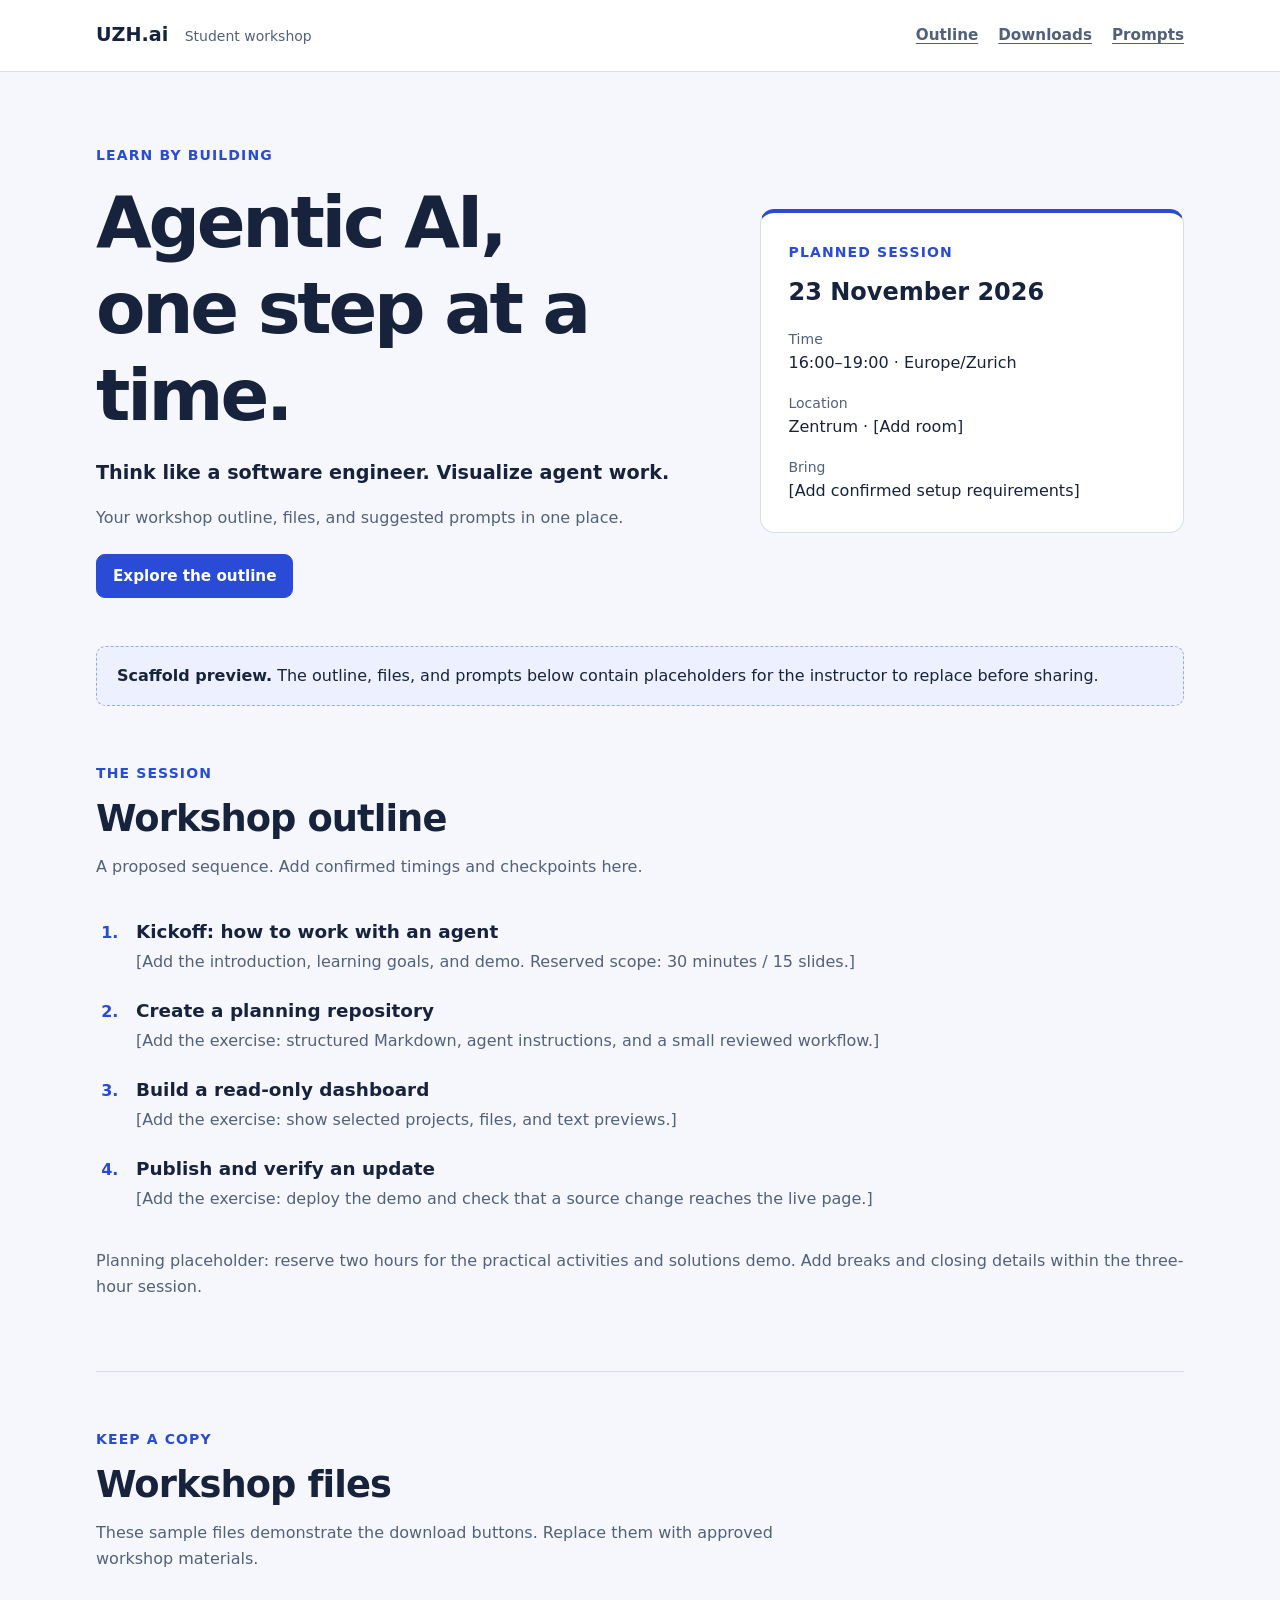
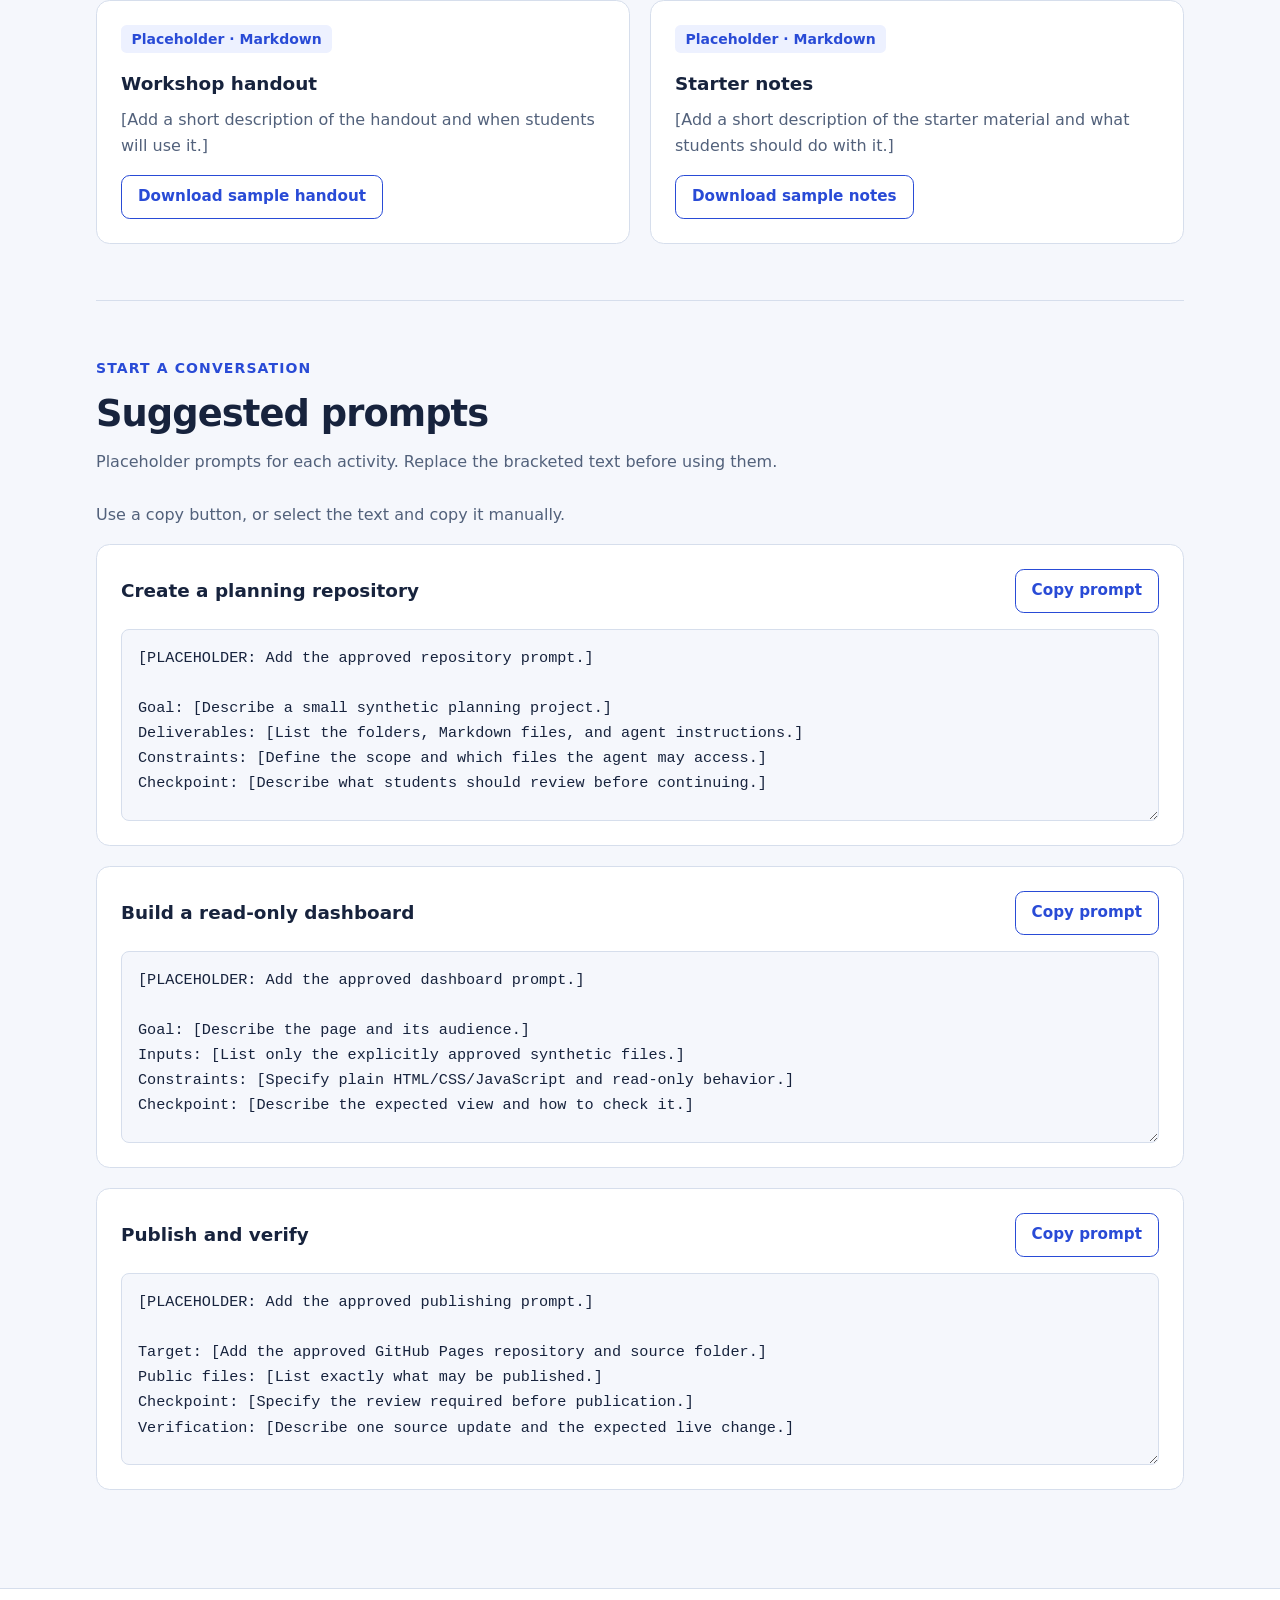
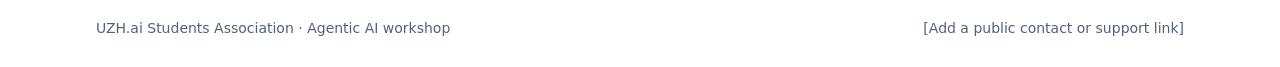
==== index.html @ dbbfd767 "repo scaffolding with placeholders" ====
<!doctype html>
<html lang="en">
  <head>
    <meta charset="utf-8">
    <meta name="viewport" content="width=device-width, initial-scale=1">
    <meta name="description" content="Outline, downloads, and suggested prompts for the UZH.ai Agentic AI workshop.">
    <title>Agentic AI workshop · UZH.ai</title>
    <link rel="stylesheet" href="./site/assets/styles.css">
    <script src="./site/assets/script.js" defer></script>
  </head>
  <body>
    <a class="skip-link" href="#main">Skip to content</a>
    <header class="site-header">
      <div class="container header-inner">
        <a class="brand" href="#main">UZH.ai <span>Student workshop</span></a>
        <nav aria-label="Workshop resources">
          <a href="#outline">Outline</a>
          <a href="#downloads">Downloads</a>
          <a href="#prompts">Prompts</a>
        </nav>
      </div>
    </header>

    <main id="main" class="container">
      <section class="hero" aria-labelledby="page-title">
        <div>
          <p class="eyebrow">Learn by building</p>
          <h1 id="page-title">Agentic AI,<br>one step at a time.</h1>
          <p class="lead">Think like a software engineer. Visualize agent work.</p>
          <p>Your workshop outline, files, and suggested prompts in one place.</p>
          <a class="button" href="#outline">Explore the outline</a>
        </div>
        <aside class="session-card" aria-labelledby="session-title">
          <p class="eyebrow" id="session-title">Planned session</p>
          <p class="session-date">23 November 2026</p>
          <dl>
            <div><dt>Time</dt><dd>16:00–19:00 · Europe/Zurich</dd></div>
            <div><dt>Location</dt><dd>Zentrum · [Add room]</dd></div>
            <div><dt>Bring</dt><dd>[Add confirmed setup requirements]</dd></div>
          </dl>
        </aside>
      </section>

      <p class="draft-notice"><strong>Scaffold preview.</strong> The outline, files, and prompts below contain placeholders for the instructor to replace before sharing.</p>

      <section id="outline" class="section" aria-labelledby="outline-title">
        <div class="section-heading">
          <p class="eyebrow">The session</p>
          <h2 id="outline-title">Workshop outline</h2>
          <p>A proposed sequence. Add confirmed timings and checkpoints here.</p>
        </div>
        <!-- Replace these descriptions with the approved workshop outline. -->
        <ol class="outline-list">
          <li>
            <h3>Kickoff: how to work with an agent</h3>
            <p>[Add the introduction, learning goals, and demo. Reserved scope: 30 minutes / 15 slides.]</p>
          </li>
          <li>
            <h3>Create a planning repository</h3>
            <p>[Add the exercise: structured Markdown, agent instructions, and a small reviewed workflow.]</p>
          </li>
          <li>
            <h3>Build a read-only dashboard</h3>
            <p>[Add the exercise: show selected projects, files, and text previews.]</p>
          </li>
          <li>
            <h3>Publish and verify an update</h3>
            <p>[Add the exercise: deploy the demo and check that a source change reaches the live page.]</p>
          </li>
        </ol>
        <p class="section-note">Planning placeholder: reserve two hours for the practical activities and solutions demo. Add breaks and closing details within the three-hour session.</p>
      </section>

      <section id="downloads" class="section" aria-labelledby="downloads-title">
        <div class="section-heading">
          <p class="eyebrow">Keep a copy</p>
          <h2 id="downloads-title">Workshop files</h2>
          <p>These sample files demonstrate the download buttons. Replace them with approved workshop materials.</p>
        </div>
        <!-- Add public files under ./site/downloads/ and keep links relative. -->
        <div class="download-grid">
          <article class="download-card">
            <span class="tag">Placeholder · Markdown</span>
            <h3>Workshop handout</h3>
            <p>[Add a short description of the handout and when students will use it.]</p>
            <a class="button button-secondary" href="./site/downloads/workshop-handout-placeholder.md" download>Download sample handout</a>
          </article>
          <article class="download-card">
            <span class="tag">Placeholder · Markdown</span>
            <h3>Starter notes</h3>
            <p>[Add a short description of the starter material and what students should do with it.]</p>
            <a class="button button-secondary" href="./site/downloads/starter-notes-placeholder.md" download>Download sample notes</a>
          </article>
        </div>
      </section>

      <section id="prompts" class="section" aria-labelledby="prompts-title">
        <div class="section-heading">
          <p class="eyebrow">Start a conversation</p>
          <h2 id="prompts-title">Suggested prompts</h2>
          <p>Placeholder prompts for each activity. Replace the bracketed text before using them.</p>
        </div>
        <p id="prompt-help" class="section-note">Use a copy button, or select the text and copy it manually.</p>
        <noscript><p>Copy buttons need JavaScript. You can still select and copy every prompt below.</p></noscript>
        <div class="prompt-list">
          <!-- Edit the text inside each textarea to update its copied prompt. -->
          <article class="prompt-card">
            <div class="prompt-heading">
              <h3 id="repository-prompt-title">Create a planning repository</h3>
              <button type="button" class="button button-secondary" data-copy-target="repository-prompt" aria-label="Copy the planning repository prompt" hidden>Copy prompt</button>
            </div>
            <textarea id="repository-prompt" aria-labelledby="repository-prompt-title" aria-describedby="prompt-help" rows="6" readonly spellcheck="false">[PLACEHOLDER: Add the approved repository prompt.]

Goal: [Describe a small synthetic planning project.]
Deliverables: [List the folders, Markdown files, and agent instructions.]
Constraints: [Define the scope and which files the agent may access.]
Checkpoint: [Describe what students should review before continuing.]</textarea>
          </article>
          <article class="prompt-card">
            <div class="prompt-heading">
              <h3 id="dashboard-prompt-title">Build a read-only dashboard</h3>
              <button type="button" class="button button-secondary" data-copy-target="dashboard-prompt" aria-label="Copy the dashboard prompt" hidden>Copy prompt</button>
            </div>
            <textarea id="dashboard-prompt" aria-labelledby="dashboard-prompt-title" aria-describedby="prompt-help" rows="6" readonly spellcheck="false">[PLACEHOLDER: Add the approved dashboard prompt.]

Goal: [Describe the page and its audience.]
Inputs: [List only the explicitly approved synthetic files.]
Constraints: [Specify plain HTML/CSS/JavaScript and read-only behavior.]
Checkpoint: [Describe the expected view and how to check it.]</textarea>
          </article>
          <article class="prompt-card">
            <div class="prompt-heading">
              <h3 id="publish-prompt-title">Publish and verify</h3>
              <button type="button" class="button button-secondary" data-copy-target="publish-prompt" aria-label="Copy the publishing prompt" hidden>Copy prompt</button>
            </div>
            <textarea id="publish-prompt" aria-labelledby="publish-prompt-title" aria-describedby="prompt-help" rows="6" readonly spellcheck="false">[PLACEHOLDER: Add the approved publishing prompt.]

Target: [Add the approved GitHub Pages repository and source folder.]
Public files: [List exactly what may be published.]
Checkpoint: [Specify the review required before publication.]
Verification: [Describe one source update and the expected live change.]</textarea>
          </article>
        </div>
        <p id="copy-status" class="copy-status" role="status" aria-live="polite" aria-atomic="true"></p>
      </section>
    </main>

    <footer class="site-footer">
      <div class="container footer-inner">
        <p>UZH.ai Students Association · Agentic AI workshop</p>
        <p>[Add a public contact or support link]</p>
      </div>
    </footer>
  </body>
</html>
---- site/assets/styles.css ----
:root {
  color-scheme: light;
  --background: #f5f7fc;
  --surface: #ffffff;
  --ink: #17233d;
  --muted: #52617b;
  --accent: #294bd6;
  --accent-hover: #1d369f;
  --border: #d6deec;
  --tint: #edf1ff;
  font-family: system-ui, -apple-system, BlinkMacSystemFont, "Segoe UI", sans-serif;
  font-size: 100%;
  line-height: 1.6;
}

* { box-sizing: border-box; }
body { margin: 0; background: var(--background); color: var(--ink); }
a { color: var(--accent); text-underline-offset: 0.2em; }
a:hover { color: var(--accent-hover); }
button, textarea { font: inherit; }
button { cursor: pointer; }
[hidden] { display: none !important; }
:focus-visible { outline: 3px solid var(--accent); outline-offset: 4px; }
h1, h2, h3, p { margin-top: 0; }
h1, h2, h3 { line-height: 1.2; }
h1 { margin-bottom: 1.25rem; font-size: clamp(2.5rem, 6vw, 4.5rem); letter-spacing: -0.045em; }
h2 { margin-bottom: 0.8rem; font-size: clamp(1.8rem, 4vw, 2.3rem); letter-spacing: -0.025em; }
h3 { margin-bottom: 0.75rem; font-size: 1.15rem; }
p { margin-bottom: 1rem; }
.container { width: min(100% - 2.5rem, 68rem); margin-inline: auto; }
.skip-link { position: absolute; top: 0.5rem; left: 1rem; z-index: 10; padding: 0.75rem; background: var(--surface); transform: translateY(-200%); }
.skip-link:focus { transform: translateY(0); }
.site-header { background: var(--surface); border-bottom: 1px solid var(--border); }
.header-inner { display: flex; align-items: center; justify-content: space-between; flex-wrap: wrap; gap: 1rem; padding-block: 1.25rem; }
.brand { color: var(--ink); font-weight: 800; text-decoration: none; font-size: 1.2rem; }
.brand span { margin-left: 0.6rem; color: var(--muted); font-size: 0.875rem; font-weight: 500; }
nav { display: flex; flex-wrap: wrap; gap: 1.25rem; }
nav a { color: var(--muted); font-size: 0.95rem; font-weight: 600; }
.hero { display: grid; grid-template-columns: 1.45fr 1fr; align-items: center; gap: 3rem; padding-block: 4.5rem 3rem; }
.eyebrow { margin-bottom: 0.8rem; color: var(--accent); font-size: 0.875rem; font-weight: 750; letter-spacing: 0.08em; text-transform: uppercase; }
.lead { font-size: 1.2rem; font-weight: 600; }
.hero > div > p:not(.eyebrow):not(.lead) { color: var(--muted); }
.hero .button { margin-top: 0.5rem; }
.button { display: inline-flex; align-items: center; justify-content: center; min-height: 2.75rem; padding: 0.65rem 1rem; border: 1px solid var(--accent); border-radius: 0.55rem; background: var(--accent); color: #fff; font-weight: 650; font-size: 0.95rem; line-height: 1.4; text-align: center; text-decoration: none; }
.button:hover { border-color: var(--accent-hover); background: var(--accent-hover); color: #fff; }
.button:disabled { cursor: wait; opacity: 0.7; }
.button-secondary { background: var(--surface); color: var(--accent); }
.button-secondary:hover { background: var(--tint); color: var(--accent-hover); }
.session-card { padding: 1.75rem; border: 1px solid var(--border); border-top: 4px solid var(--accent); border-radius: 0.9rem; background: var(--surface); }
.session-date { font-size: 1.5rem; font-weight: 750; line-height: 1.3; }
dl { margin: 1.25rem 0 0; }
dl div + div { margin-top: 1rem; }
dt { color: var(--muted); font-size: 0.875rem; }
dd { margin: 0; overflow-wrap: anywhere; }
.draft-notice { margin-bottom: 0; padding: 1rem 1.25rem; border: 1px dashed #9aabd4; border-radius: 0.6rem; background: var(--tint); }
.section { padding-block: 3.5rem; scroll-margin-top: 1.5rem; }
.section + .section { border-top: 1px solid var(--border); }
.section-heading { max-width: 47rem; margin-bottom: 1.75rem; }
.section-heading > p:last-child, .section-note { color: var(--muted); }
.outline-list { margin: 0 0 1.5rem; padding-left: 1.75rem; }
.outline-list li { padding: 0.75rem 0 0.75rem 0.75rem; }
.outline-list li::marker { color: var(--accent); font-weight: 750; }
.outline-list h3 { margin-bottom: 0.4rem; }
.outline-list p { margin-bottom: 0; color: var(--muted); }
.download-grid { display: grid; grid-template-columns: repeat(2, minmax(0, 1fr)); gap: 1.25rem; }
.download-card, .prompt-card { padding: 1.5rem; border: 1px solid var(--border); border-radius: 0.85rem; background: var(--surface); min-width: 0; }
.download-card { display: flex; flex-direction: column; align-items: flex-start; }
.download-card p { flex-grow: 1; color: var(--muted); }
.tag { display: inline-block; margin-bottom: 1.25rem; padding: 0.2rem 0.65rem; border-radius: 0.35rem; background: var(--tint); color: var(--accent); font-size: 0.875rem; font-weight: 600; }
.prompt-list { display: grid; gap: 1.25rem; }
.prompt-heading { display: flex; justify-content: space-between; align-items: center; flex-wrap: wrap; gap: 1rem; margin-bottom: 1rem; }
.prompt-heading h3 { margin-bottom: 0; }
.prompt-heading .button { flex-shrink: 0; }
textarea { display: block; width: 100%; min-height: 12rem; padding: 1rem; resize: vertical; border: 1px solid var(--border); border-radius: 0.5rem; background: var(--background); color: var(--ink); font-family: ui-monospace, SFMono-Regular, Consolas, monospace; font-size: 0.95rem; line-height: 1.65; }
.copy-status { min-height: 1.6em; margin: 1rem 0 0; color: var(--accent-hover); font-weight: 600; }
.site-footer { padding-block: 1.75rem; border-top: 1px solid var(--border); background: var(--surface); color: var(--muted); font-size: 0.875rem; }
.footer-inner { display: flex; flex-wrap: wrap; justify-content: space-between; gap: 0.75rem 2rem; }
.footer-inner p { margin: 0; }

@media (max-width: 46rem) {
  .hero { grid-template-columns: 1fr; gap: 2rem; padding-block: 3rem 2rem; }
  .download-grid { grid-template-columns: 1fr; }
  .section { padding-block: 2.5rem; }
}

@media (max-width: 26rem) {
  .container { width: calc(100% - 2rem); }
  .brand span { display: block; margin-left: 0; }
  .prompt-card, .download-card, .session-card { padding: 1.1rem; }
}
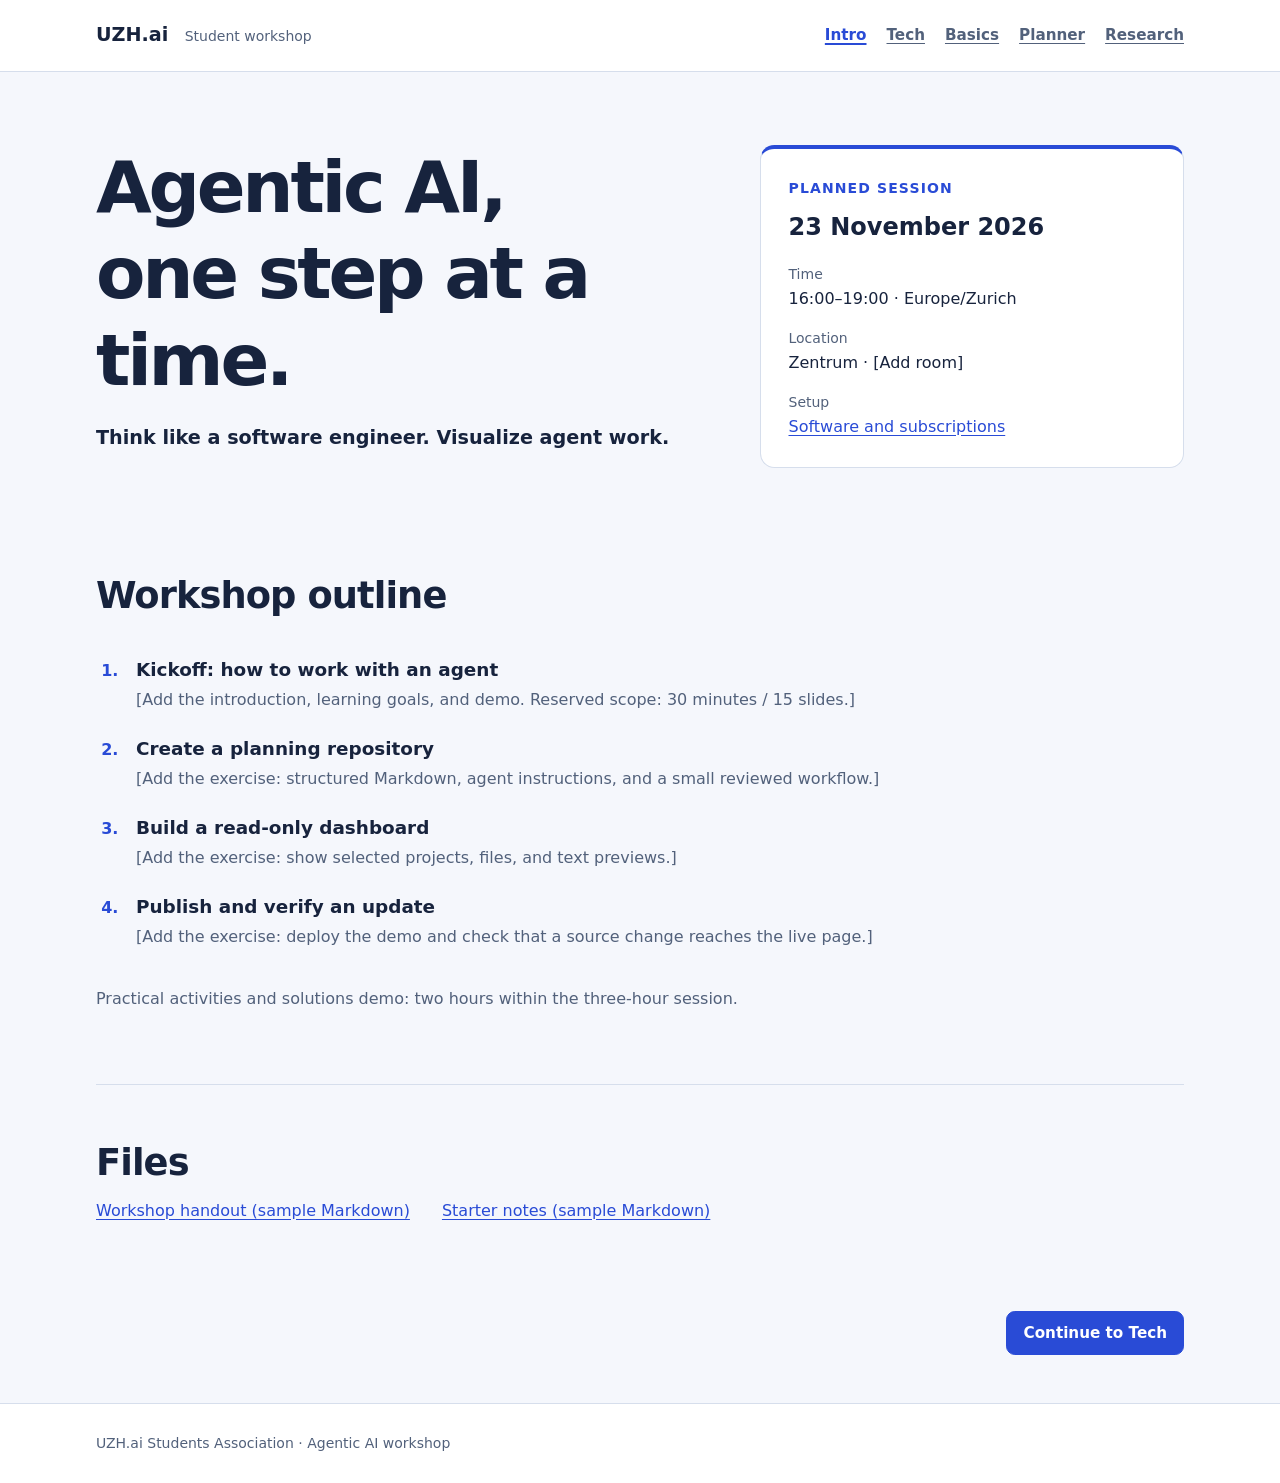
==== commit 6fa77c16: "scaffolding updates" ====
--- a/index.html
+++ b/index.html
@@ -3,20 +3,21 @@
   <head>
     <meta charset="utf-8">
     <meta name="viewport" content="width=device-width, initial-scale=1">
-    <meta name="description" content="Outline, downloads, and suggested prompts for the UZH.ai Agentic AI workshop.">
-    <title>Agentic AI workshop · UZH.ai</title>
+    <meta name="description" content="Introduction and outline for the UZH.ai Agentic AI workshop.">
+    <title>Intro · Agentic AI workshop · UZH.ai</title>
     <link rel="stylesheet" href="./site/assets/styles.css">
-    <script src="./site/assets/script.js" defer></script>
   </head>
   <body>
     <a class="skip-link" href="#main">Skip to content</a>
     <header class="site-header">
       <div class="container header-inner">
-        <a class="brand" href="#main">UZH.ai <span>Student workshop</span></a>
-        <nav aria-label="Workshop resources">
-          <a href="#outline">Outline</a>
-          <a href="#downloads">Downloads</a>
-          <a href="#prompts">Prompts</a>
+        <a class="brand" href="./index.html">UZH.ai <span>Student workshop</span></a>
+        <nav aria-label="Workshop pages">
+          <a href="./index.html" aria-current="page">Intro</a>
+          <a href="./site/tech.html">Tech</a>
+          <a href="./site/basics.html">Basics</a>
+          <a href="./site/planner.html">Planner</a>
+          <a href="./site/research.html">Research</a>
         </nav>
       </div>
     </header>
@@ -24,11 +25,8 @@
     <main id="main" class="container">
       <section class="hero" aria-labelledby="page-title">
         <div>
-          <p class="eyebrow">Learn by building</p>
           <h1 id="page-title">Agentic AI,<br>one step at a time.</h1>
           <p class="lead">Think like a software engineer. Visualize agent work.</p>
-          <p>Your workshop outline, files, and suggested prompts in one place.</p>
-          <a class="button" href="#outline">Explore the outline</a>
         </div>
         <aside class="session-card" aria-labelledby="session-title">
           <p class="eyebrow" id="session-title">Planned session</p>
@@ -36,18 +34,14 @@
           <dl>
             <div><dt>Time</dt><dd>16:00–19:00 · Europe/Zurich</dd></div>
             <div><dt>Location</dt><dd>Zentrum · [Add room]</dd></div>
-            <div><dt>Bring</dt><dd>[Add confirmed setup requirements]</dd></div>
+            <div><dt>Setup</dt><dd><a href="./site/tech.html">Software and subscriptions</a></dd></div>
           </dl>
         </aside>
       </section>
 
-      <p class="draft-notice"><strong>Scaffold preview.</strong> The outline, files, and prompts below contain placeholders for the instructor to replace before sharing.</p>
-
       <section id="outline" class="section" aria-labelledby="outline-title">
         <div class="section-heading">
-          <p class="eyebrow">The session</p>
           <h2 id="outline-title">Workshop outline</h2>
-          <p>A proposed sequence. Add confirmed timings and checkpoints here.</p>
         </div>
         <!-- Replace these descriptions with the approved workshop outline. -->
         <ol class="outline-list">
@@ -68,87 +62,26 @@
             <p>[Add the exercise: deploy the demo and check that a source change reaches the live page.]</p>
           </li>
         </ol>
-        <p class="section-note">Planning placeholder: reserve two hours for the practical activities and solutions demo. Add breaks and closing details within the three-hour session.</p>
+        <p class="section-note">Practical activities and solutions demo: two hours within the three-hour session.</p>
       </section>
 
       <section id="downloads" class="section" aria-labelledby="downloads-title">
-        <div class="section-heading">
-          <p class="eyebrow">Keep a copy</p>
-          <h2 id="downloads-title">Workshop files</h2>
-          <p>These sample files demonstrate the download buttons. Replace them with approved workshop materials.</p>
-        </div>
+        <h2 id="downloads-title">Files</h2>
         <!-- Add public files under ./site/downloads/ and keep links relative. -->
-        <div class="download-grid">
-          <article class="download-card">
-            <span class="tag">Placeholder · Markdown</span>
-            <h3>Workshop handout</h3>
-            <p>[Add a short description of the handout and when students will use it.]</p>
-            <a class="button button-secondary" href="./site/downloads/workshop-handout-placeholder.md" download>Download sample handout</a>
-          </article>
-          <article class="download-card">
-            <span class="tag">Placeholder · Markdown</span>
-            <h3>Starter notes</h3>
-            <p>[Add a short description of the starter material and what students should do with it.]</p>
-            <a class="button button-secondary" href="./site/downloads/starter-notes-placeholder.md" download>Download sample notes</a>
-          </article>
-        </div>
+        <ul class="file-links">
+          <li><a href="./site/downloads/workshop-handout-placeholder.md" download>Workshop handout (sample Markdown)</a></li>
+          <li><a href="./site/downloads/starter-notes-placeholder.md" download>Starter notes (sample Markdown)</a></li>
+        </ul>
       </section>
 
-      <section id="prompts" class="section" aria-labelledby="prompts-title">
-        <div class="section-heading">
-          <p class="eyebrow">Start a conversation</p>
-          <h2 id="prompts-title">Suggested prompts</h2>
-          <p>Placeholder prompts for each activity. Replace the bracketed text before using them.</p>
-        </div>
-        <p id="prompt-help" class="section-note">Use a copy button, or select the text and copy it manually.</p>
-        <noscript><p>Copy buttons need JavaScript. You can still select and copy every prompt below.</p></noscript>
-        <div class="prompt-list">
-          <!-- Edit the text inside each textarea to update its copied prompt. -->
-          <article class="prompt-card">
-            <div class="prompt-heading">
-              <h3 id="repository-prompt-title">Create a planning repository</h3>
-              <button type="button" class="button button-secondary" data-copy-target="repository-prompt" aria-label="Copy the planning repository prompt" hidden>Copy prompt</button>
-            </div>
-            <textarea id="repository-prompt" aria-labelledby="repository-prompt-title" aria-describedby="prompt-help" rows="6" readonly spellcheck="false">[PLACEHOLDER: Add the approved repository prompt.]
-
-Goal: [Describe a small synthetic planning project.]
-Deliverables: [List the folders, Markdown files, and agent instructions.]
-Constraints: [Define the scope and which files the agent may access.]
-Checkpoint: [Describe what students should review before continuing.]</textarea>
-          </article>
-          <article class="prompt-card">
-            <div class="prompt-heading">
-              <h3 id="dashboard-prompt-title">Build a read-only dashboard</h3>
-              <button type="button" class="button button-secondary" data-copy-target="dashboard-prompt" aria-label="Copy the dashboard prompt" hidden>Copy prompt</button>
-            </div>
-            <textarea id="dashboard-prompt" aria-labelledby="dashboard-prompt-title" aria-describedby="prompt-help" rows="6" readonly spellcheck="false">[PLACEHOLDER: Add the approved dashboard prompt.]
-
-Goal: [Describe the page and its audience.]
-Inputs: [List only the explicitly approved synthetic files.]
-Constraints: [Specify plain HTML/CSS/JavaScript and read-only behavior.]
-Checkpoint: [Describe the expected view and how to check it.]</textarea>
-          </article>
-          <article class="prompt-card">
-            <div class="prompt-heading">
-              <h3 id="publish-prompt-title">Publish and verify</h3>
-              <button type="button" class="button button-secondary" data-copy-target="publish-prompt" aria-label="Copy the publishing prompt" hidden>Copy prompt</button>
-            </div>
-            <textarea id="publish-prompt" aria-labelledby="publish-prompt-title" aria-describedby="prompt-help" rows="6" readonly spellcheck="false">[PLACEHOLDER: Add the approved publishing prompt.]
-
-Target: [Add the approved GitHub Pages repository and source folder.]
-Public files: [List exactly what may be published.]
-Checkpoint: [Specify the review required before publication.]
-Verification: [Describe one source update and the expected live change.]</textarea>
-          </article>
-        </div>
-        <p id="copy-status" class="copy-status" role="status" aria-live="polite" aria-atomic="true"></p>
-      </section>
+      <nav class="page-next" aria-label="Next page">
+        <a class="button" href="./site/tech.html">Continue to Tech</a>
+      </nav>
     </main>
 
     <footer class="site-footer">
       <div class="container footer-inner">
         <p>UZH.ai Students Association · Agentic AI workshop</p>
-        <p>[Add a public contact or support link]</p>
       </div>
     </footer>
   </body>
--- a/site/assets/styles.css
+++ b/site/assets/styles.css
@@ -36,6 +36,7 @@
 .brand span { margin-left: 0.6rem; color: var(--muted); font-size: 0.875rem; font-weight: 500; }
 nav { display: flex; flex-wrap: wrap; gap: 1.25rem; }
 nav a { color: var(--muted); font-size: 0.95rem; font-weight: 600; }
+nav a[aria-current="page"] { color: var(--accent); text-decoration-thickness: 0.15em; }
 .hero { display: grid; grid-template-columns: 1.45fr 1fr; align-items: center; gap: 3rem; padding-block: 4.5rem 3rem; }
 .eyebrow { margin-bottom: 0.8rem; color: var(--accent); font-size: 0.875rem; font-weight: 750; letter-spacing: 0.08em; text-transform: uppercase; }
 .lead { font-size: 1.2rem; font-weight: 600; }
@@ -52,7 +53,6 @@
 dl div + div { margin-top: 1rem; }
 dt { color: var(--muted); font-size: 0.875rem; }
 dd { margin: 0; overflow-wrap: anywhere; }
-.draft-notice { margin-bottom: 0; padding: 1rem 1.25rem; border: 1px dashed #9aabd4; border-radius: 0.6rem; background: var(--tint); }
 .section { padding-block: 3.5rem; scroll-margin-top: 1.5rem; }
 .section + .section { border-top: 1px solid var(--border); }
 .section-heading { max-width: 47rem; margin-bottom: 1.75rem; }
@@ -62,16 +62,31 @@
 .outline-list li::marker { color: var(--accent); font-weight: 750; }
 .outline-list h3 { margin-bottom: 0.4rem; }
 .outline-list p { margin-bottom: 0; color: var(--muted); }
-.download-grid { display: grid; grid-template-columns: repeat(2, minmax(0, 1fr)); gap: 1.25rem; }
-.download-card, .prompt-card { padding: 1.5rem; border: 1px solid var(--border); border-radius: 0.85rem; background: var(--surface); min-width: 0; }
-.download-card { display: flex; flex-direction: column; align-items: flex-start; }
-.download-card p { flex-grow: 1; color: var(--muted); }
-.tag { display: inline-block; margin-bottom: 1.25rem; padding: 0.2rem 0.65rem; border-radius: 0.35rem; background: var(--tint); color: var(--accent); font-size: 0.875rem; font-weight: 600; }
-.prompt-list { display: grid; gap: 1.25rem; }
+.file-links { display: flex; flex-wrap: wrap; gap: 0.75rem 2rem; list-style: none; margin: 0; padding: 0; }
+.page-header { max-width: 52rem; padding-block: 3.5rem 2rem; }
+.page-header h1 { font-size: clamp(2.5rem, 5vw, 3.5rem); }
+.page-header .lead { margin-bottom: 0; color: var(--muted); font-weight: 400; }
+.glossary { margin: 0 0 2.5rem; }
+.glossary > div { display: grid; grid-template-columns: 10rem 1fr; gap: 0.5rem 1.5rem; padding-block: 0.85rem; border-bottom: 1px solid var(--border); }
+.glossary > div + div { margin-top: 0; }
+.glossary dt { color: var(--ink); font-size: 1rem; font-weight: 700; }
+.glossary dd { color: var(--muted); }
+.steps { display: grid; gap: 1.25rem; margin: 0; padding: 0; list-style: none; counter-reset: step; }
+.prompt-card { padding: 1.5rem; border: 1px solid var(--border); border-radius: 0.85rem; background: var(--surface); min-width: 0; counter-increment: step; }
 .prompt-heading { display: flex; justify-content: space-between; align-items: center; flex-wrap: wrap; gap: 1rem; margin-bottom: 1rem; }
-.prompt-heading h3 { margin-bottom: 0; }
+.prompt-heading h2 { margin-bottom: 0; font-size: 1.2rem; letter-spacing: 0; }
+.prompt-heading h2::before { content: counter(step) ". "; color: var(--muted); }
 .prompt-heading .button { flex-shrink: 0; }
 textarea { display: block; width: 100%; min-height: 12rem; padding: 1rem; resize: vertical; border: 1px solid var(--border); border-radius: 0.5rem; background: var(--background); color: var(--ink); font-family: ui-monospace, SFMono-Regular, Consolas, monospace; font-size: 0.95rem; line-height: 1.65; }
+.folder-tree { margin: 0 0 1rem; padding: 1.5rem; overflow-x: auto; border: 1px solid var(--border); border-radius: 0.85rem; background: var(--surface); font-size: 0.95rem; line-height: 1.65; }
+.inline-note { margin-bottom: 2rem; color: var(--muted); }
+.setup-list { margin: 0 0 2rem; }
+.setup-list > div { display: grid; grid-template-columns: 15rem 1fr; gap: 0.75rem 2rem; padding-block: 1.5rem; border-bottom: 1px solid var(--border); }
+.setup-list > div + div { margin-top: 0; }
+.setup-list dt { color: var(--ink); font-size: 1.1rem; font-weight: 700; }
+.setup-list p { max-width: 44rem; margin: 0.65rem 0 0; color: var(--muted); }
+.page-next { display: flex; justify-content: flex-end; margin-block: 2rem 3rem; }
+.page-next .button { color: #fff; font-size: 0.95rem; }
 .copy-status { min-height: 1.6em; margin: 1rem 0 0; color: var(--accent-hover); font-weight: 600; }
 .site-footer { padding-block: 1.75rem; border-top: 1px solid var(--border); background: var(--surface); color: var(--muted); font-size: 0.875rem; }
 .footer-inner { display: flex; flex-wrap: wrap; justify-content: space-between; gap: 0.75rem 2rem; }
@@ -79,12 +94,14 @@
 
 @media (max-width: 46rem) {
   .hero { grid-template-columns: 1fr; gap: 2rem; padding-block: 3rem 2rem; }
-  .download-grid { grid-template-columns: 1fr; }
   .section { padding-block: 2.5rem; }
+  .setup-list > div { grid-template-columns: 1fr; gap: 0.5rem; }
 }
 
 @media (max-width: 26rem) {
   .container { width: calc(100% - 2rem); }
   .brand span { display: block; margin-left: 0; }
-  .prompt-card, .download-card, .session-card { padding: 1.1rem; }
+  .prompt-card, .session-card, .folder-tree { padding: 1.1rem; }
+  .glossary > div { grid-template-columns: 1fr; gap: 0.25rem; }
+  .page-header { padding-block: 2.5rem 1.5rem; }
 }
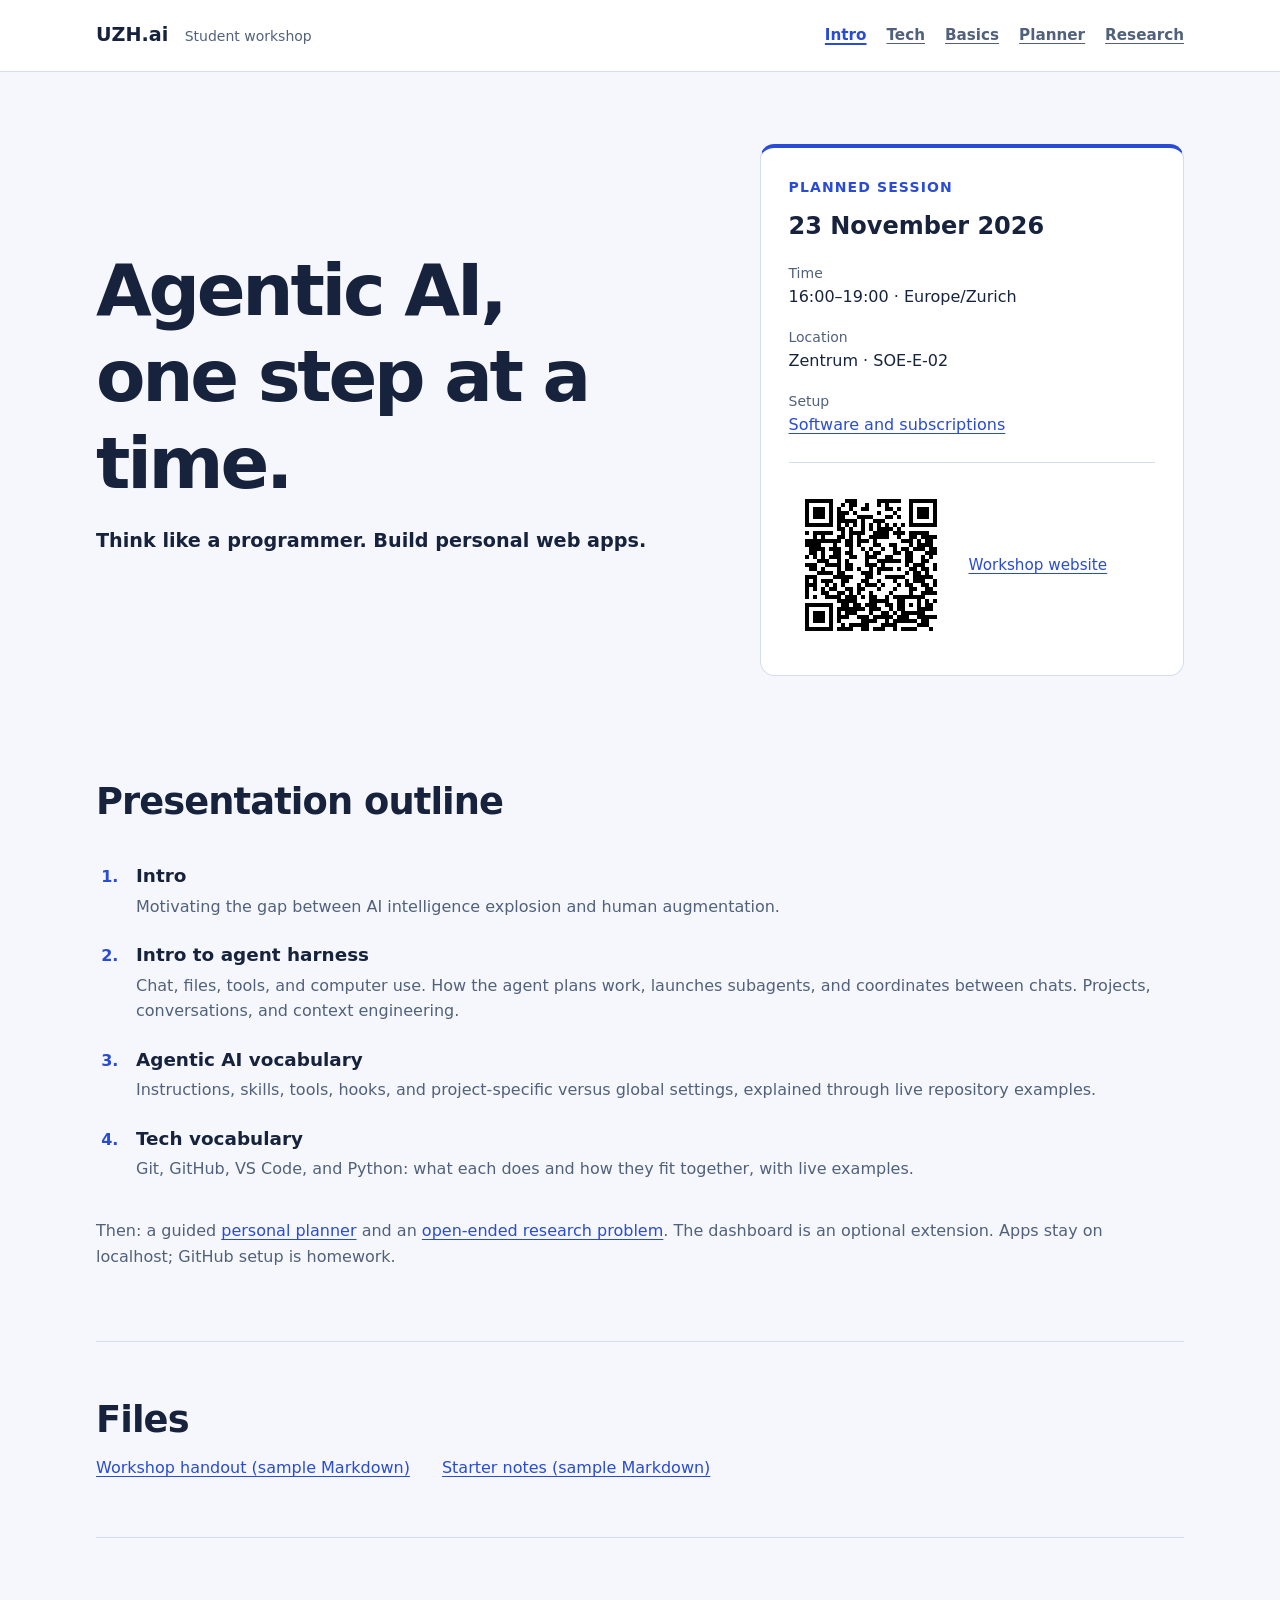
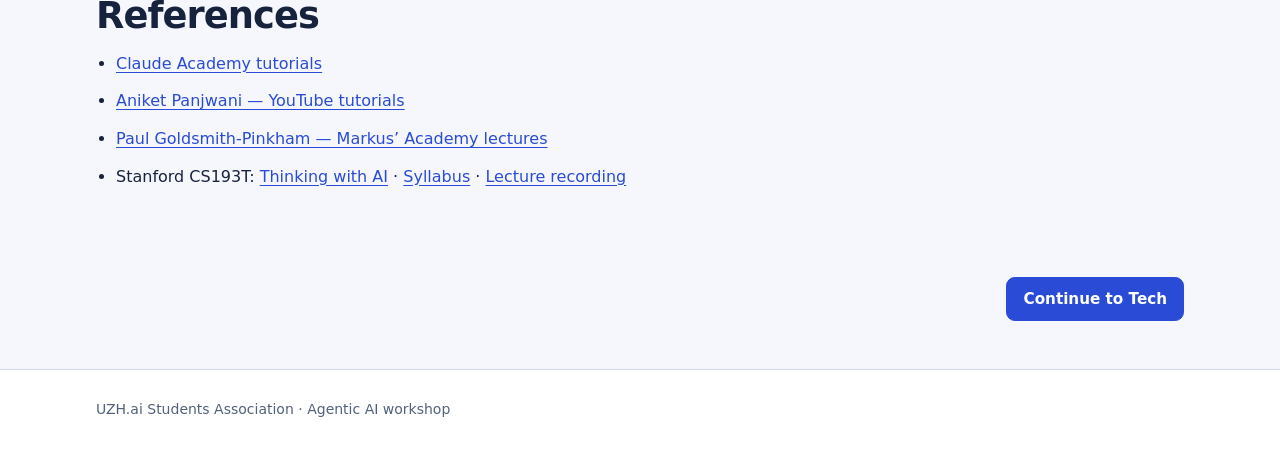
==== commit 6ca9a9d5: "intro update" ====
--- a/index.html
+++ b/index.html
@@ -26,43 +26,46 @@
       <section class="hero" aria-labelledby="page-title">
         <div>
           <h1 id="page-title">Agentic AI,<br>one step at a time.</h1>
-          <p class="lead">Think like a software engineer. Visualize agent work.</p>
+          <p class="lead">Think like a programmer. Build personal web apps.</p>
         </div>
         <aside class="session-card" aria-labelledby="session-title">
           <p class="eyebrow" id="session-title">Planned session</p>
           <p class="session-date">23 November 2026</p>
           <dl>
             <div><dt>Time</dt><dd>16:00–19:00 · Europe/Zurich</dd></div>
-            <div><dt>Location</dt><dd>Zentrum · [Add room]</dd></div>
+            <div><dt>Location</dt><dd>Zentrum · SOE-E-02</dd></div>
             <div><dt>Setup</dt><dd><a href="./site/tech.html">Software and subscriptions</a></dd></div>
           </dl>
+          <a class="session-qr" href="https://justgri.github.io/uzh-ai-students-workshop/">
+            <img src="./site/assets/workshop-website-qr.svg" width="164" height="164" alt="QR code for the workshop website">
+            <span>Workshop website</span>
+          </a>
         </aside>
       </section>
 
       <section id="outline" class="section" aria-labelledby="outline-title">
         <div class="section-heading">
-          <h2 id="outline-title">Workshop outline</h2>
+          <h2 id="outline-title">Presentation outline</h2>
         </div>
-        <!-- Replace these descriptions with the approved workshop outline. -->
         <ol class="outline-list">
           <li>
-            <h3>Kickoff: how to work with an agent</h3>
-            <p>[Add the introduction, learning goals, and demo. Reserved scope: 30 minutes / 15 slides.]</p>
+            <h3>Intro </h3>
+            <p>Motivating the gap between AI intelligence explosion and human augmentation.</p>
           </li>
           <li>
-            <h3>Create a planning repository</h3>
-            <p>[Add the exercise: structured Markdown, agent instructions, and a small reviewed workflow.]</p>
+            <h3>Intro to agent harness</h3>
+            <p>Chat, files, tools, and computer use. How the agent plans work, launches subagents, and coordinates between chats. Projects, conversations, and context engineering.</p>
           </li>
           <li>
-            <h3>Build a read-only dashboard</h3>
-            <p>[Add the exercise: show selected projects, files, and text previews.]</p>
+            <h3>Agentic AI vocabulary</h3>
+            <p>Instructions, skills, tools, hooks, and project-specific versus global settings, explained through live repository examples.</p>
           </li>
           <li>
-            <h3>Publish and verify an update</h3>
-            <p>[Add the exercise: deploy the demo and check that a source change reaches the live page.]</p>
+            <h3>Tech vocabulary</h3>
+            <p>Git, GitHub, VS Code, and Python: what each does and how they fit together, with live examples.</p>
           </li>
         </ol>
-        <p class="section-note">Practical activities and solutions demo: two hours within the three-hour session.</p>
+        <p class="section-note">Then: a guided <a href="./site/planner.html">personal planner</a> and an <a href="./site/research.html">open-ended research problem</a>. The dashboard is an optional extension. Apps stay on localhost; GitHub setup is homework.</p>
       </section>
 
       <section id="downloads" class="section" aria-labelledby="downloads-title">
@@ -71,6 +74,16 @@
         <ul class="file-links">
           <li><a href="./site/downloads/workshop-handout-placeholder.md" download>Workshop handout (sample Markdown)</a></li>
           <li><a href="./site/downloads/starter-notes-placeholder.md" download>Starter notes (sample Markdown)</a></li>
+        </ul>
+      </section>
+
+      <section id="references" class="section" aria-labelledby="references-title">
+        <h2 id="references-title">References</h2>
+        <ul class="reference-list">
+          <li><a href="https://academy.claude.com/tutorials">Claude Academy tutorials</a></li>
+          <li><a href="https://www.youtube.com/watch?v=j7d5rs0iMlE">Aniket Panjwani — YouTube tutorials</a></li>
+          <li><a href="https://www.youtube.com/watch?v=HzgByl5ZsWE">Paul Goldsmith-Pinkham — Markus’ Academy lectures</a></li>
+          <li>Stanford CS193T: <a href="https://web.stanford.edu/class/archive/cs/cs193t/cs193t.1272/">Thinking with AI</a> · <a href="https://web.stanford.edu/class/archive/cs/cs193t/cs193t.1272/course/syllabus/">Syllabus</a> · <a href="https://www.youtube.com/watch?v=I7zvCSGMkoc">Lecture recording</a></li>
         </ul>
       </section>
 
--- a/site/assets/styles.css
+++ b/site/assets/styles.css
@@ -49,6 +49,8 @@
 .button-secondary:hover { background: var(--tint); color: var(--accent-hover); }
 .session-card { padding: 1.75rem; border: 1px solid var(--border); border-top: 4px solid var(--accent); border-radius: 0.9rem; background: var(--surface); }
 .session-date { font-size: 1.5rem; font-weight: 750; line-height: 1.3; }
+.session-qr { display: flex; align-items: center; flex-wrap: wrap; gap: 0.75rem 1rem; margin-top: 1.5rem; padding-top: 1.25rem; border-top: 1px solid var(--border); font-size: 0.95rem; }
+.session-qr img { display: block; width: 164px; max-width: 100%; height: auto; }
 dl { margin: 1.25rem 0 0; }
 dl div + div { margin-top: 1rem; }
 dt { color: var(--muted); font-size: 0.875rem; }
@@ -63,6 +65,8 @@
 .outline-list h3 { margin-bottom: 0.4rem; }
 .outline-list p { margin-bottom: 0; color: var(--muted); }
 .file-links { display: flex; flex-wrap: wrap; gap: 0.75rem 2rem; list-style: none; margin: 0; padding: 0; }
+.reference-list { margin: 0; padding-left: 1.25rem; }
+.reference-list li + li { margin-top: 0.75rem; }
 .page-header { max-width: 52rem; padding-block: 3.5rem 2rem; }
 .page-header h1 { font-size: clamp(2.5rem, 5vw, 3.5rem); }
 .page-header .lead { margin-bottom: 0; color: var(--muted); font-weight: 400; }
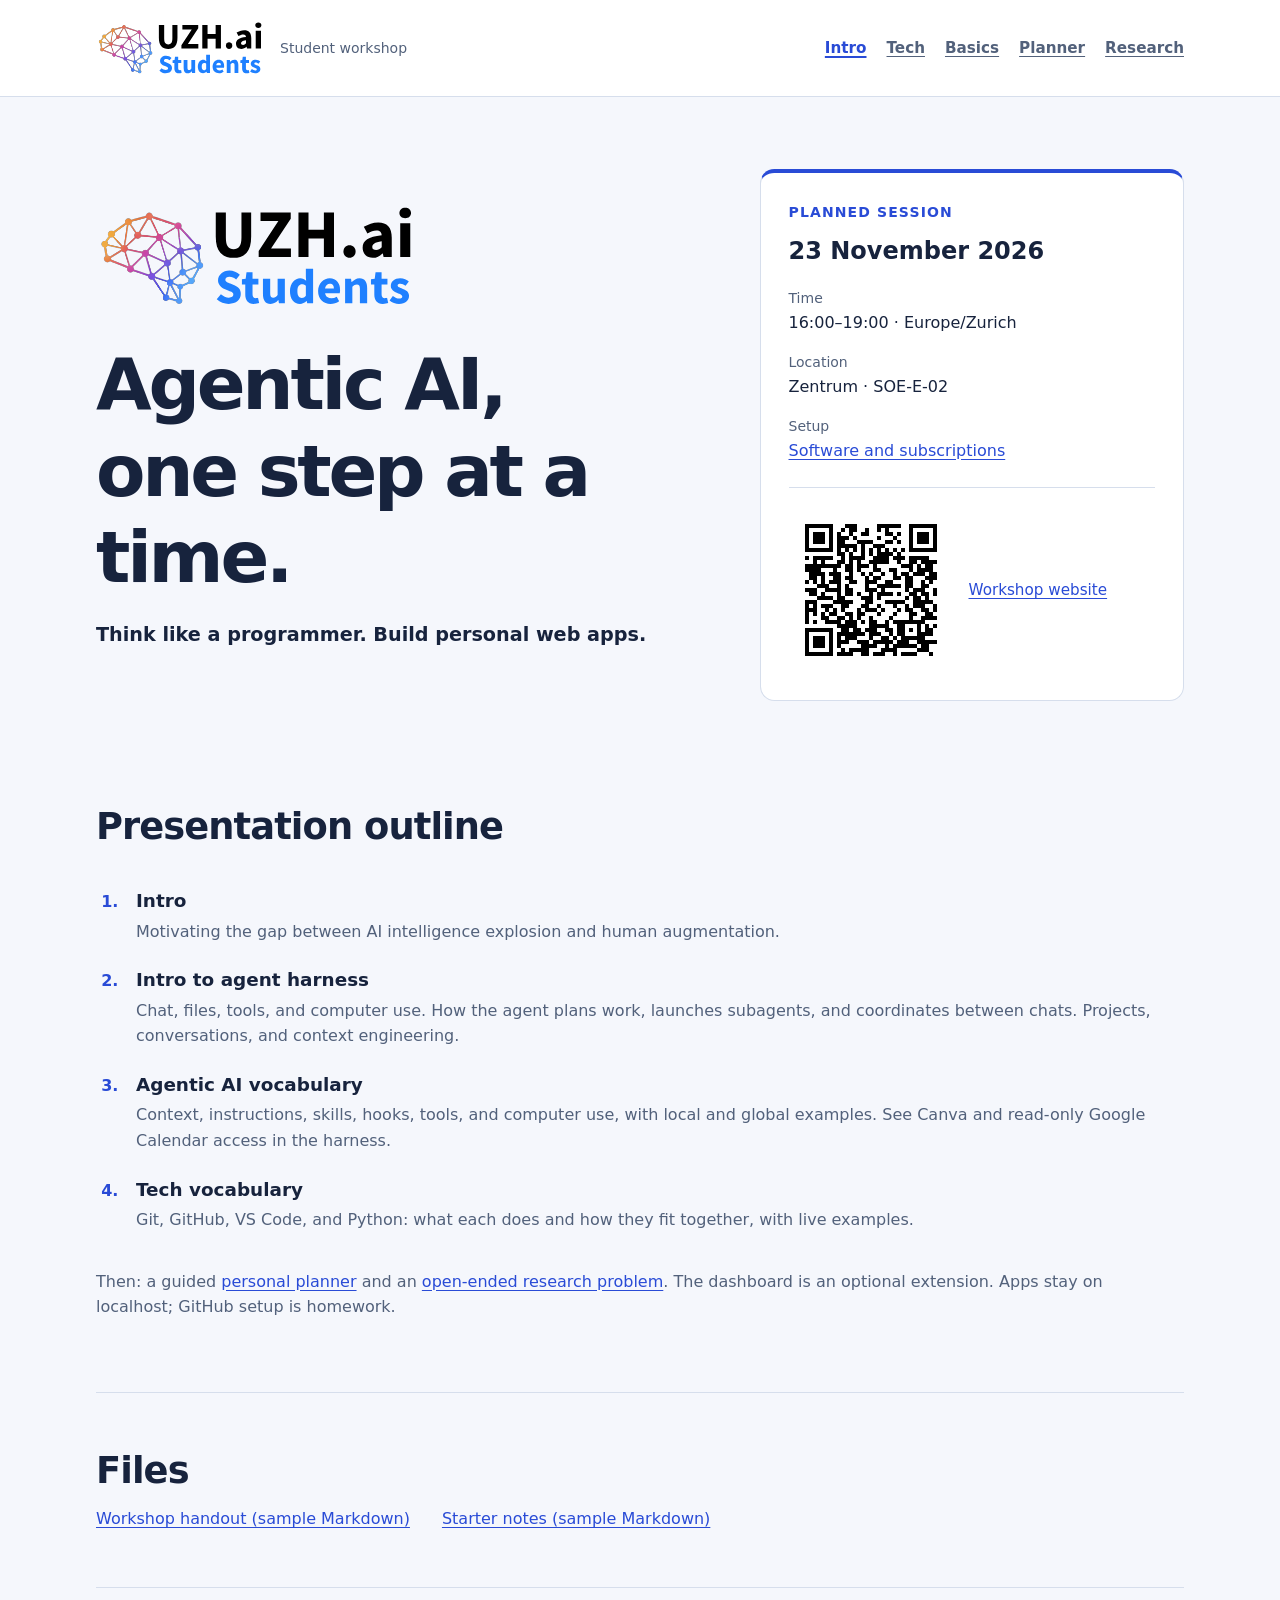
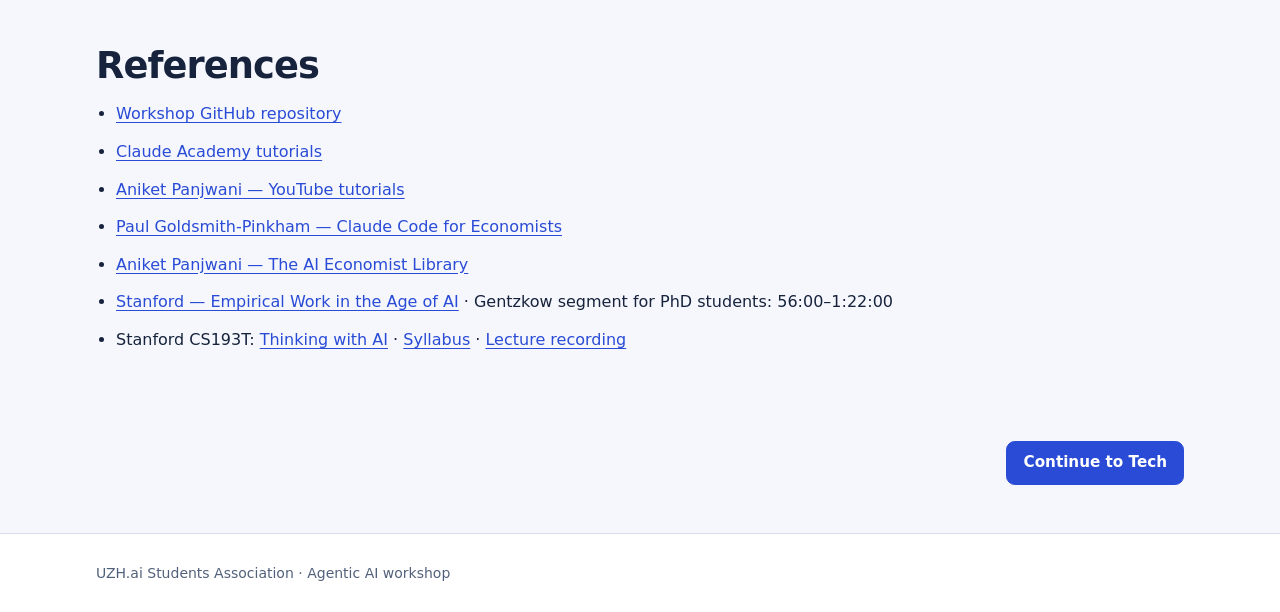
==== commit 4d31e005: "web updates" ====
--- a/index.html
+++ b/index.html
@@ -11,7 +11,7 @@
     <a class="skip-link" href="#main">Skip to content</a>
     <header class="site-header">
       <div class="container header-inner">
-        <a class="brand" href="./index.html">UZH.ai <span>Student workshop</span></a>
+        <a class="brand" href="./index.html"><img class="brand-logo" src="./site/assets/uzh-ai-students-logo.svg" alt="UZH.ai Students" width="825" height="274"> <span>Student workshop</span></a>
         <nav aria-label="Workshop pages">
           <a href="./index.html" aria-current="page">Intro</a>
           <a href="./site/tech.html">Tech</a>
@@ -25,6 +25,7 @@
     <main id="main" class="container">
       <section class="hero" aria-labelledby="page-title">
         <div>
+          <img class="intro-logo" src="./site/assets/uzh-ai-students-logo.svg" alt="UZH.ai Students" width="825" height="274">
           <h1 id="page-title">Agentic AI,<br>one step at a time.</h1>
           <p class="lead">Think like a programmer. Build personal web apps.</p>
         </div>
@@ -58,7 +59,7 @@
           </li>
           <li>
             <h3>Agentic AI vocabulary</h3>
-            <p>Instructions, skills, tools, hooks, and project-specific versus global settings, explained through live repository examples.</p>
+            <p>Context, instructions, skills, hooks, tools, and computer use, with local and global examples. See Canva and read-only Google Calendar access in the harness.</p>
           </li>
           <li>
             <h3>Tech vocabulary</h3>
@@ -80,9 +81,12 @@
       <section id="references" class="section" aria-labelledby="references-title">
         <h2 id="references-title">References</h2>
         <ul class="reference-list">
+          <li><a href="https://github.com/justgri/uzh-ai-students-workshop">Workshop GitHub repository</a></li>
           <li><a href="https://academy.claude.com/tutorials">Claude Academy tutorials</a></li>
           <li><a href="https://www.youtube.com/watch?v=j7d5rs0iMlE">Aniket Panjwani — YouTube tutorials</a></li>
-          <li><a href="https://www.youtube.com/watch?v=HzgByl5ZsWE">Paul Goldsmith-Pinkham — Markus’ Academy lectures</a></li>
+          <li><a href="https://www.youtube.com/watch?v=HzgByl5ZsWE">Paul Goldsmith-Pinkham — Claude Code for Economists</a></li>
+          <li><a href="https://aieconomist.io/resources">Aniket Panjwani — The AI Economist Library</a></li>
+          <li><a href="https://youtu.be/XG4YWtEJtOg?t=3365">Stanford — Empirical Work in the Age of AI</a> · Gentzkow segment for PhD students: 56:00–1:22:00</li>
           <li>Stanford CS193T: <a href="https://web.stanford.edu/class/archive/cs/cs193t/cs193t.1272/">Thinking with AI</a> · <a href="https://web.stanford.edu/class/archive/cs/cs193t/cs193t.1272/course/syllabus/">Syllabus</a> · <a href="https://www.youtube.com/watch?v=I7zvCSGMkoc">Lecture recording</a></li>
         </ul>
       </section>
--- a/site/assets/styles.css
+++ b/site/assets/styles.css
@@ -32,12 +32,14 @@
 .skip-link:focus { transform: translateY(0); }
 .site-header { background: var(--surface); border-bottom: 1px solid var(--border); }
 .header-inner { display: flex; align-items: center; justify-content: space-between; flex-wrap: wrap; gap: 1rem; padding-block: 1.25rem; }
-.brand { color: var(--ink); font-weight: 800; text-decoration: none; font-size: 1.2rem; }
-.brand span { margin-left: 0.6rem; color: var(--muted); font-size: 0.875rem; font-weight: 500; }
+.brand { display: inline-flex; align-items: center; flex-wrap: wrap; gap: 0.5rem 1rem; max-width: 100%; color: var(--ink); font-weight: 800; text-decoration: none; font-size: 1.2rem; }
+.brand-logo { display: block; width: 10.5rem; max-width: 100%; height: auto; }
+.brand span { color: var(--muted); font-size: 0.875rem; font-weight: 500; }
 nav { display: flex; flex-wrap: wrap; gap: 1.25rem; }
 nav a { color: var(--muted); font-size: 0.95rem; font-weight: 600; }
 nav a[aria-current="page"] { color: var(--accent); text-decoration-thickness: 0.15em; }
 .hero { display: grid; grid-template-columns: 1.45fr 1fr; align-items: center; gap: 3rem; padding-block: 4.5rem 3rem; }
+.intro-logo { display: block; width: 20rem; max-width: 100%; height: auto; margin-bottom: 2rem; }
 .eyebrow { margin-bottom: 0.8rem; color: var(--accent); font-size: 0.875rem; font-weight: 750; letter-spacing: 0.08em; text-transform: uppercase; }
 .lead { font-size: 1.2rem; font-weight: 600; }
 .hero > div > p:not(.eyebrow):not(.lead) { color: var(--muted); }
@@ -104,7 +106,7 @@
 
 @media (max-width: 26rem) {
   .container { width: calc(100% - 2rem); }
-  .brand span { display: block; margin-left: 0; }
+  .brand span { flex-basis: 100%; }
   .prompt-card, .session-card, .folder-tree { padding: 1.1rem; }
   .glossary > div { grid-template-columns: 1fr; gap: 0.25rem; }
   .page-header { padding-block: 2.5rem 1.5rem; }
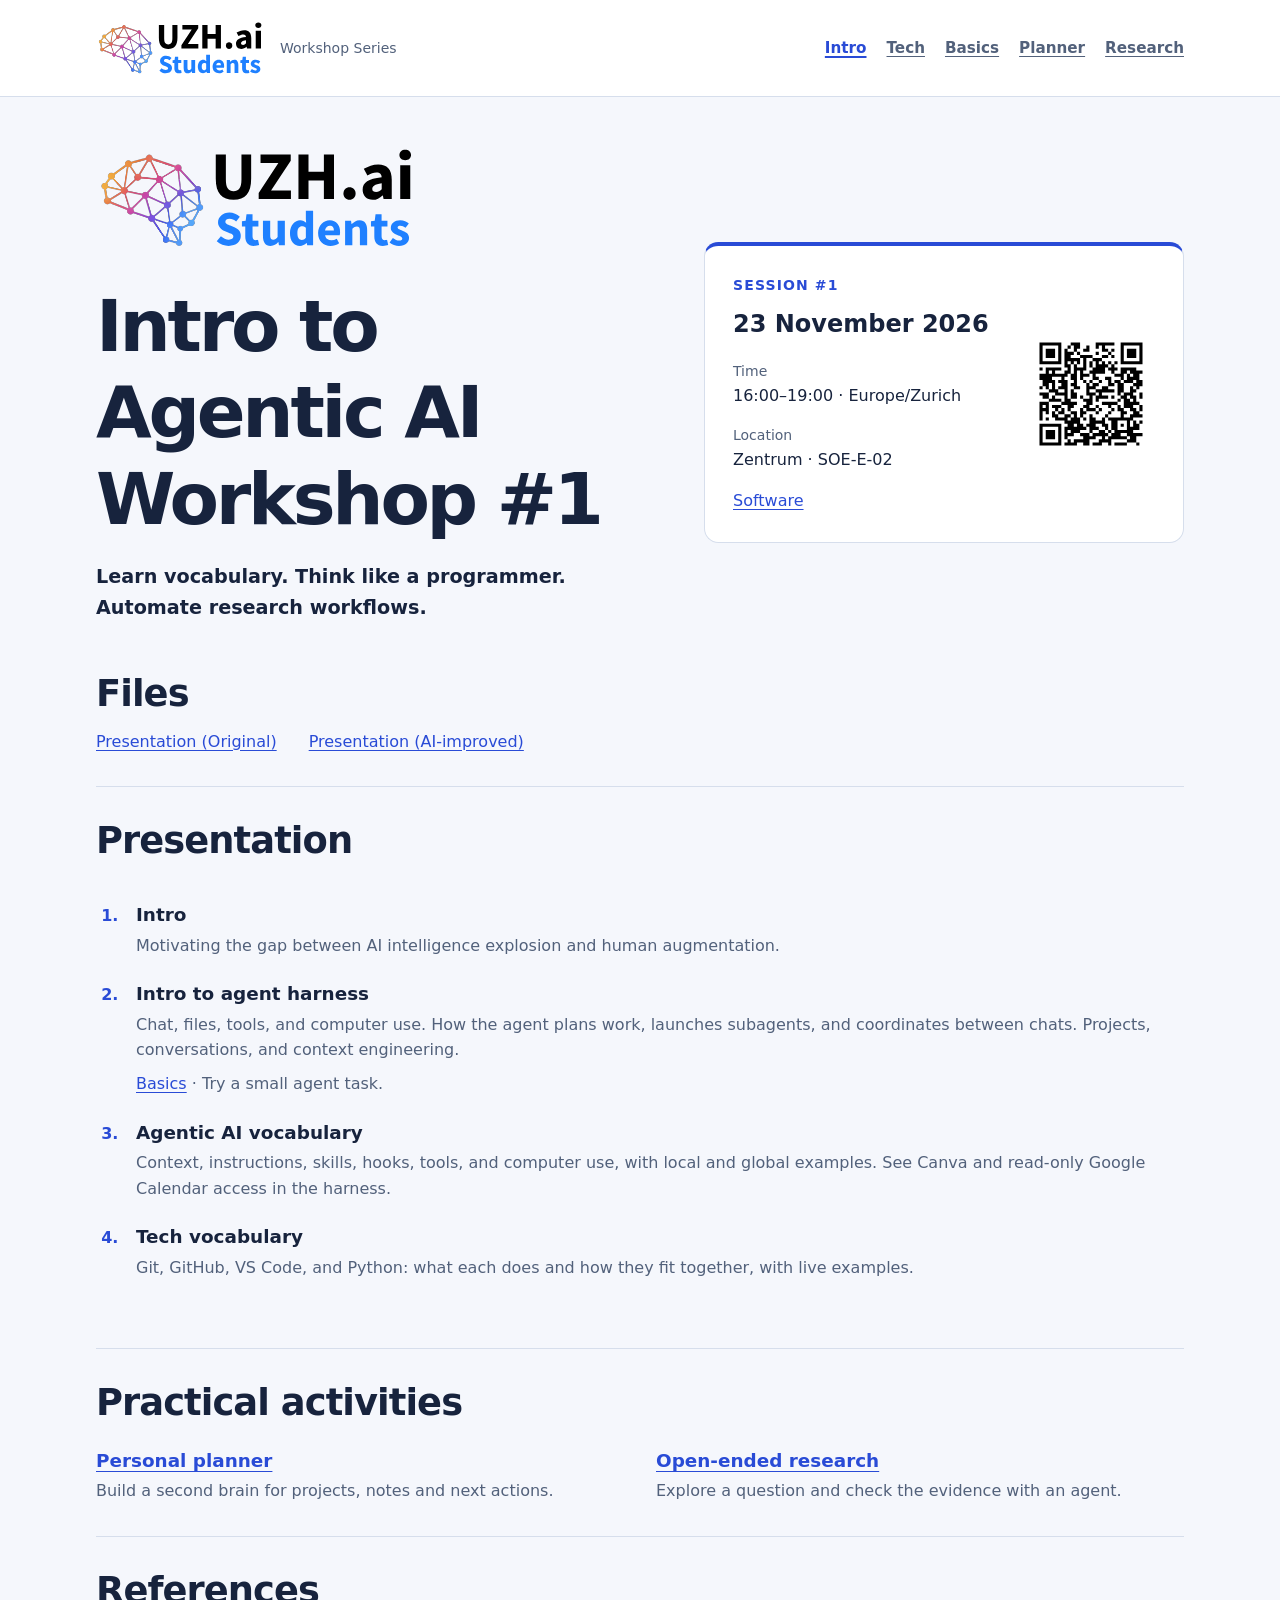
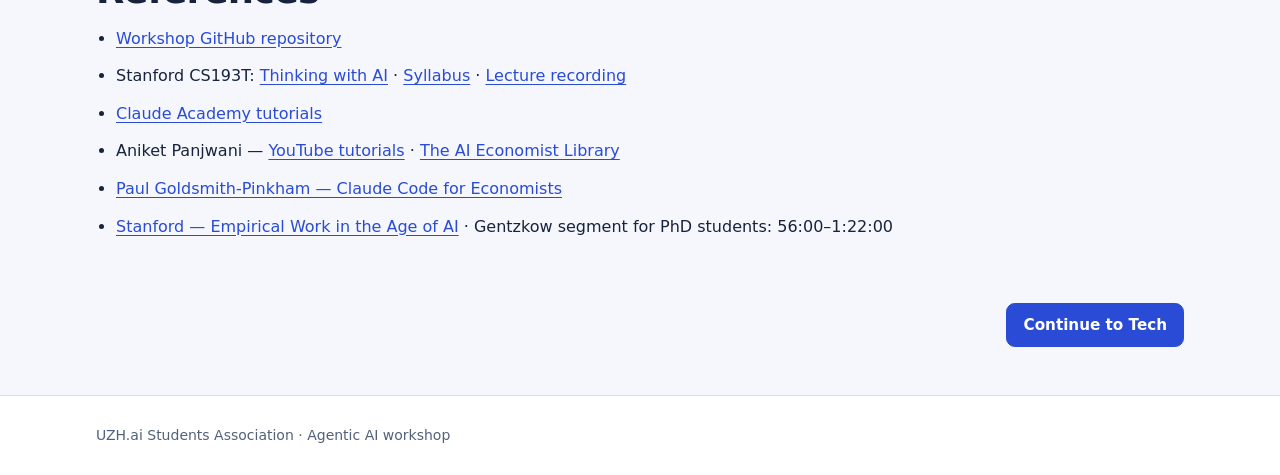
==== commit 0499c952: "Update workshop website layout and presentation downloads" ====
--- a/index.html
+++ b/index.html
@@ -11,7 +11,7 @@
     <a class="skip-link" href="#main">Skip to content</a>
     <header class="site-header">
       <div class="container header-inner">
-        <a class="brand" href="./index.html"><img class="brand-logo" src="./site/assets/uzh-ai-students-logo.svg" alt="UZH.ai Students" width="825" height="274"> <span>Student workshop</span></a>
+        <a class="brand" href="./index.html"><img class="brand-logo" src="./site/assets/uzh-ai-students-logo.svg" alt="UZH.ai Students" width="825" height="274"> <span>Workshop Series</span></a>
         <nav aria-label="Workshop pages">
           <a href="./index.html" aria-current="page">Intro</a>
           <a href="./site/tech.html">Tech</a>
@@ -22,31 +22,38 @@
       </div>
     </header>
 
-    <main id="main" class="container">
+    <main id="main" class="container intro-page">
       <section class="hero" aria-labelledby="page-title">
         <div>
           <img class="intro-logo" src="./site/assets/uzh-ai-students-logo.svg" alt="UZH.ai Students" width="825" height="274">
-          <h1 id="page-title">Agentic AI,<br>one step at a time.</h1>
-          <p class="lead">Think like a programmer. Build personal web apps.</p>
+          <h1 id="page-title">Intro to Agentic AI<br>Workshop #1</h1>
+          <p class="lead">Learn vocabulary. Think like a programmer. Automate research workflows.</p>
         </div>
         <aside class="session-card" aria-labelledby="session-title">
-          <p class="eyebrow" id="session-title">Planned session</p>
-          <p class="session-date">23 November 2026</p>
-          <dl>
-            <div><dt>Time</dt><dd>16:00–19:00 · Europe/Zurich</dd></div>
-            <div><dt>Location</dt><dd>Zentrum · SOE-E-02</dd></div>
-            <div><dt>Setup</dt><dd><a href="./site/tech.html">Software and subscriptions</a></dd></div>
-          </dl>
-          <a class="session-qr" href="https://justgri.github.io/uzh-ai-students-workshop/">
-            <img src="./site/assets/workshop-website-qr.svg" width="164" height="164" alt="QR code for the workshop website">
-            <span>Workshop website</span>
-          </a>
+          <div>
+            <p class="eyebrow" id="session-title">Session #1</p>
+            <p class="session-date">23 November 2026</p>
+            <dl>
+              <div><dt>Time</dt><dd>16:00–19:00 · Europe/Zurich</dd></div>
+              <div><dt>Location</dt><dd>Zentrum · SOE-E-02</dd></div>
+            </dl>
+            <p class="session-software"><a href="./site/tech.html">Software</a></p>
+          </div>
+          <img class="session-qr" src="./site/assets/workshop-website-qr.svg" width="164" height="164" alt="QR code for the workshop website">
         </aside>
+      </section>
+
+      <section id="downloads" class="section" aria-labelledby="downloads-title">
+        <h2 id="downloads-title">Files</h2>
+        <ul class="file-links">
+          <li><a href="./site/downloads/intro_agentic_ai.pdf" download>Presentation (Original)</a></li>
+          <li><a href="./site/downloads/intro_agentic_ai_blue.pdf" download>Presentation (AI-improved)</a></li>
+        </ul>
       </section>
 
       <section id="outline" class="section" aria-labelledby="outline-title">
         <div class="section-heading">
-          <h2 id="outline-title">Presentation outline</h2>
+          <h2 id="outline-title">Presentation</h2>
         </div>
         <ol class="outline-list">
           <li>
@@ -56,6 +63,7 @@
           <li>
             <h3>Intro to agent harness</h3>
             <p>Chat, files, tools, and computer use. How the agent plans work, launches subagents, and coordinates between chats. Projects, conversations, and context engineering.</p>
+            <p><a href="./site/basics.html">Basics</a> · Try a small agent task.</p>
           </li>
           <li>
             <h3>Agentic AI vocabulary</h3>
@@ -66,28 +74,31 @@
             <p>Git, GitHub, VS Code, and Python: what each does and how they fit together, with live examples.</p>
           </li>
         </ol>
-        <p class="section-note">Then: a guided <a href="./site/planner.html">personal planner</a> and an <a href="./site/research.html">open-ended research problem</a>. The dashboard is an optional extension. Apps stay on localhost; GitHub setup is homework.</p>
       </section>
 
-      <section id="downloads" class="section" aria-labelledby="downloads-title">
-        <h2 id="downloads-title">Files</h2>
-        <!-- Add public files under ./site/downloads/ and keep links relative. -->
-        <ul class="file-links">
-          <li><a href="./site/downloads/workshop-handout-placeholder.md" download>Workshop handout (sample Markdown)</a></li>
-          <li><a href="./site/downloads/starter-notes-placeholder.md" download>Starter notes (sample Markdown)</a></li>
-        </ul>
+      <section id="activities" class="section" aria-labelledby="activities-title">
+        <h2 id="activities-title">Practical activities</h2>
+        <div class="activity-list">
+          <section aria-labelledby="planner-title">
+            <h3 id="planner-title"><a href="./site/planner.html">Personal planner</a></h3>
+            <p>Build a second brain for projects, notes and next actions.</p>
+          </section>
+          <section aria-labelledby="research-title">
+            <h3 id="research-title"><a href="./site/research.html">Open-ended research</a></h3>
+            <p>Explore a question and check the evidence with an agent.</p>
+          </section>
+        </div>
       </section>
 
       <section id="references" class="section" aria-labelledby="references-title">
         <h2 id="references-title">References</h2>
         <ul class="reference-list">
           <li><a href="https://github.com/justgri/uzh-ai-students-workshop">Workshop GitHub repository</a></li>
+          <li>Stanford CS193T: <a href="https://web.stanford.edu/class/archive/cs/cs193t/cs193t.1272/">Thinking with AI</a> · <a href="https://web.stanford.edu/class/archive/cs/cs193t/cs193t.1272/course/syllabus/">Syllabus</a> · <a href="https://www.youtube.com/watch?v=I7zvCSGMkoc">Lecture recording</a></li>
           <li><a href="https://academy.claude.com/tutorials">Claude Academy tutorials</a></li>
-          <li><a href="https://www.youtube.com/watch?v=j7d5rs0iMlE">Aniket Panjwani — YouTube tutorials</a></li>
+          <li>Aniket Panjwani — <a href="https://www.youtube.com/watch?v=j7d5rs0iMlE">YouTube tutorials</a> · <a href="https://aieconomist.io/resources">The AI Economist Library</a></li>
           <li><a href="https://www.youtube.com/watch?v=HzgByl5ZsWE">Paul Goldsmith-Pinkham — Claude Code for Economists</a></li>
-          <li><a href="https://aieconomist.io/resources">Aniket Panjwani — The AI Economist Library</a></li>
           <li><a href="https://youtu.be/XG4YWtEJtOg?t=3365">Stanford — Empirical Work in the Age of AI</a> · Gentzkow segment for PhD students: 56:00–1:22:00</li>
-          <li>Stanford CS193T: <a href="https://web.stanford.edu/class/archive/cs/cs193t/cs193t.1272/">Thinking with AI</a> · <a href="https://web.stanford.edu/class/archive/cs/cs193t/cs193t.1272/course/syllabus/">Syllabus</a> · <a href="https://www.youtube.com/watch?v=I7zvCSGMkoc">Lecture recording</a></li>
         </ul>
       </section>
 
--- a/site/assets/styles.css
+++ b/site/assets/styles.css
@@ -38,7 +38,7 @@
 nav { display: flex; flex-wrap: wrap; gap: 1.25rem; }
 nav a { color: var(--muted); font-size: 0.95rem; font-weight: 600; }
 nav a[aria-current="page"] { color: var(--accent); text-decoration-thickness: 0.15em; }
-.hero { display: grid; grid-template-columns: 1.45fr 1fr; align-items: center; gap: 3rem; padding-block: 4.5rem 3rem; }
+.hero { display: grid; grid-template-columns: 1.2fr 1fr; align-items: center; gap: 2rem; padding-block: 3rem 1.5rem; }
 .intro-logo { display: block; width: 20rem; max-width: 100%; height: auto; margin-bottom: 2rem; }
 .eyebrow { margin-bottom: 0.8rem; color: var(--accent); font-size: 0.875rem; font-weight: 750; letter-spacing: 0.08em; text-transform: uppercase; }
 .lead { font-size: 1.2rem; font-weight: 600; }
@@ -49,16 +49,18 @@
 .button:disabled { cursor: wait; opacity: 0.7; }
 .button-secondary { background: var(--surface); color: var(--accent); }
 .button-secondary:hover { background: var(--tint); color: var(--accent-hover); }
-.session-card { padding: 1.75rem; border: 1px solid var(--border); border-top: 4px solid var(--accent); border-radius: 0.9rem; background: var(--surface); }
+.session-card { display: grid; grid-template-columns: minmax(0, 1fr) 8rem; align-items: center; gap: 1.25rem; padding: 1.75rem; border: 1px solid var(--border); border-top: 4px solid var(--accent); border-radius: 0.9rem; background: var(--surface); }
 .session-date { font-size: 1.5rem; font-weight: 750; line-height: 1.3; }
-.session-qr { display: flex; align-items: center; flex-wrap: wrap; gap: 0.75rem 1rem; margin-top: 1.5rem; padding-top: 1.25rem; border-top: 1px solid var(--border); font-size: 0.95rem; }
-.session-qr img { display: block; width: 164px; max-width: 100%; height: auto; }
+.session-software { margin: 1rem 0 0; }
+.session-qr { display: block; width: 100%; height: auto; }
 dl { margin: 1.25rem 0 0; }
 dl div + div { margin-top: 1rem; }
 dt { color: var(--muted); font-size: 0.875rem; }
 dd { margin: 0; overflow-wrap: anywhere; }
 .section { padding-block: 3.5rem; scroll-margin-top: 1.5rem; }
 .section + .section { border-top: 1px solid var(--border); }
+.intro-page > .section { padding-block: 2rem; }
+.intro-page > .hero + .section { padding-top: 0.5rem; }
 .section-heading { max-width: 47rem; margin-bottom: 1.75rem; }
 .section-heading > p:last-child, .section-note { color: var(--muted); }
 .outline-list { margin: 0 0 1.5rem; padding-left: 1.75rem; }
@@ -66,12 +68,24 @@
 .outline-list li::marker { color: var(--accent); font-weight: 750; }
 .outline-list h3 { margin-bottom: 0.4rem; }
 .outline-list p { margin-bottom: 0; color: var(--muted); }
+.outline-list p + p { margin-top: 0.5rem; }
+.activity-list { display: grid; grid-template-columns: repeat(2, minmax(0, 1fr)); gap: 1.5rem 2rem; margin-top: 1.5rem; }
+.activity-list h3 { margin-bottom: 0.4rem; }
+.activity-list p { margin-bottom: 0; color: var(--muted); }
 .file-links { display: flex; flex-wrap: wrap; gap: 0.75rem 2rem; list-style: none; margin: 0; padding: 0; }
 .reference-list { margin: 0; padding-left: 1.25rem; }
 .reference-list li + li { margin-top: 0.75rem; }
 .page-header { max-width: 52rem; padding-block: 3.5rem 2rem; }
 .page-header h1 { font-size: clamp(2.5rem, 5vw, 3.5rem); }
 .page-header .lead { margin-bottom: 0; color: var(--muted); font-weight: 400; }
+.page-overview { display: grid; gap: 0.65rem; margin-top: 1.5rem; }
+.page-overview > div { display: grid; grid-template-columns: 5rem minmax(0, 1fr); gap: 0.75rem; }
+.page-overview > div + div { margin-top: 0; }
+.page-overview dt { color: var(--ink); font-size: 1rem; font-weight: 700; }
+.page-overview dd { color: var(--muted); }
+.workflow-map { margin: 0 0 1.75rem; padding-block: 1rem; border-block: 1px solid var(--border); }
+.workflow-map > div { display: flex; align-items: center; flex-wrap: wrap; gap: 0.5rem 0.85rem; font-weight: 650; }
+.workflow-map figcaption { margin-top: 0.65rem; color: var(--muted); font-size: 0.95rem; }
 .glossary { margin: 0 0 2.5rem; }
 .glossary > div { display: grid; grid-template-columns: 10rem 1fr; gap: 0.5rem 1.5rem; padding-block: 0.85rem; border-bottom: 1px solid var(--border); }
 .glossary > div + div { margin-top: 0; }
@@ -79,11 +93,19 @@
 .glossary dd { color: var(--muted); }
 .steps { display: grid; gap: 1.25rem; margin: 0; padding: 0; list-style: none; counter-reset: step; }
 .prompt-card { padding: 1.5rem; border: 1px solid var(--border); border-radius: 0.85rem; background: var(--surface); min-width: 0; counter-increment: step; }
-.prompt-heading { display: flex; justify-content: space-between; align-items: center; flex-wrap: wrap; gap: 1rem; margin-bottom: 1rem; }
+.prompt-heading { display: flex; justify-content: space-between; align-items: center; flex-wrap: wrap; gap: 0.65rem 1rem; margin-bottom: 0.45rem; }
 .prompt-heading h2 { margin-bottom: 0; font-size: 1.2rem; letter-spacing: 0; }
-.prompt-heading h2::before { content: counter(step) ". "; color: var(--muted); }
 .prompt-heading .button { flex-shrink: 0; }
-textarea { display: block; width: 100%; min-height: 12rem; padding: 1rem; resize: vertical; border: 1px solid var(--border); border-radius: 0.5rem; background: var(--background); color: var(--ink); font-family: ui-monospace, SFMono-Regular, Consolas, monospace; font-size: 0.95rem; line-height: 1.65; }
+.prompt-note { margin-bottom: 0.85rem; color: #5a6372; font-size: 0.95rem; }
+textarea { display: block; width: 100%; min-height: 6.25rem; padding: 1rem; resize: vertical; border: 1px solid var(--border); border-radius: 0.5rem; background: var(--background); color: var(--ink); font-family: ui-monospace, SFMono-Regular, Consolas, monospace; font-size: 1rem; line-height: 1.65; }
+.checkpoint { margin-top: 1rem; padding-left: 0.85rem; border-left: 2px solid var(--border); font-size: 0.95rem; }
+.checkpoint p { margin: 0; }
+.checkpoint > strong { display: block; margin-bottom: 0.2rem; }
+.checkpoint p + p { margin-top: 0.5rem; color: var(--muted); }
+.exercise-extension, .exercise-reference { margin-block: 1.75rem; }
+.exercise-extension > summary, .exercise-reference > summary { width: fit-content; max-width: 100%; padding-block: 0.5rem; cursor: pointer; font-weight: 700; }
+.exercise-extension[open] > summary, .exercise-reference[open] > summary { margin-bottom: 0.75rem; }
+.exercise-reference .glossary { margin-bottom: 0; }
 .folder-tree { margin: 0 0 1rem; padding: 1.5rem; overflow-x: auto; border: 1px solid var(--border); border-radius: 0.85rem; background: var(--surface); font-size: 0.95rem; line-height: 1.65; }
 .inline-note { margin-bottom: 2rem; color: var(--muted); }
 .setup-list { margin: 0 0 2rem; }
@@ -100,6 +122,7 @@
 
 @media (max-width: 46rem) {
   .hero { grid-template-columns: 1fr; gap: 2rem; padding-block: 3rem 2rem; }
+  .activity-list { grid-template-columns: 1fr; }
   .section { padding-block: 2.5rem; }
   .setup-list > div { grid-template-columns: 1fr; gap: 0.5rem; }
 }
@@ -108,6 +131,9 @@
   .container { width: calc(100% - 2rem); }
   .brand span { flex-basis: 100%; }
   .prompt-card, .session-card, .folder-tree { padding: 1.1rem; }
+  .session-card { grid-template-columns: minmax(0, 1fr) 6rem; gap: 1rem; }
+  .session-date { font-size: 1.25rem; }
   .glossary > div { grid-template-columns: 1fr; gap: 0.25rem; }
+  .page-overview > div { grid-template-columns: 1fr; gap: 0.15rem; }
   .page-header { padding-block: 2.5rem 1.5rem; }
 }
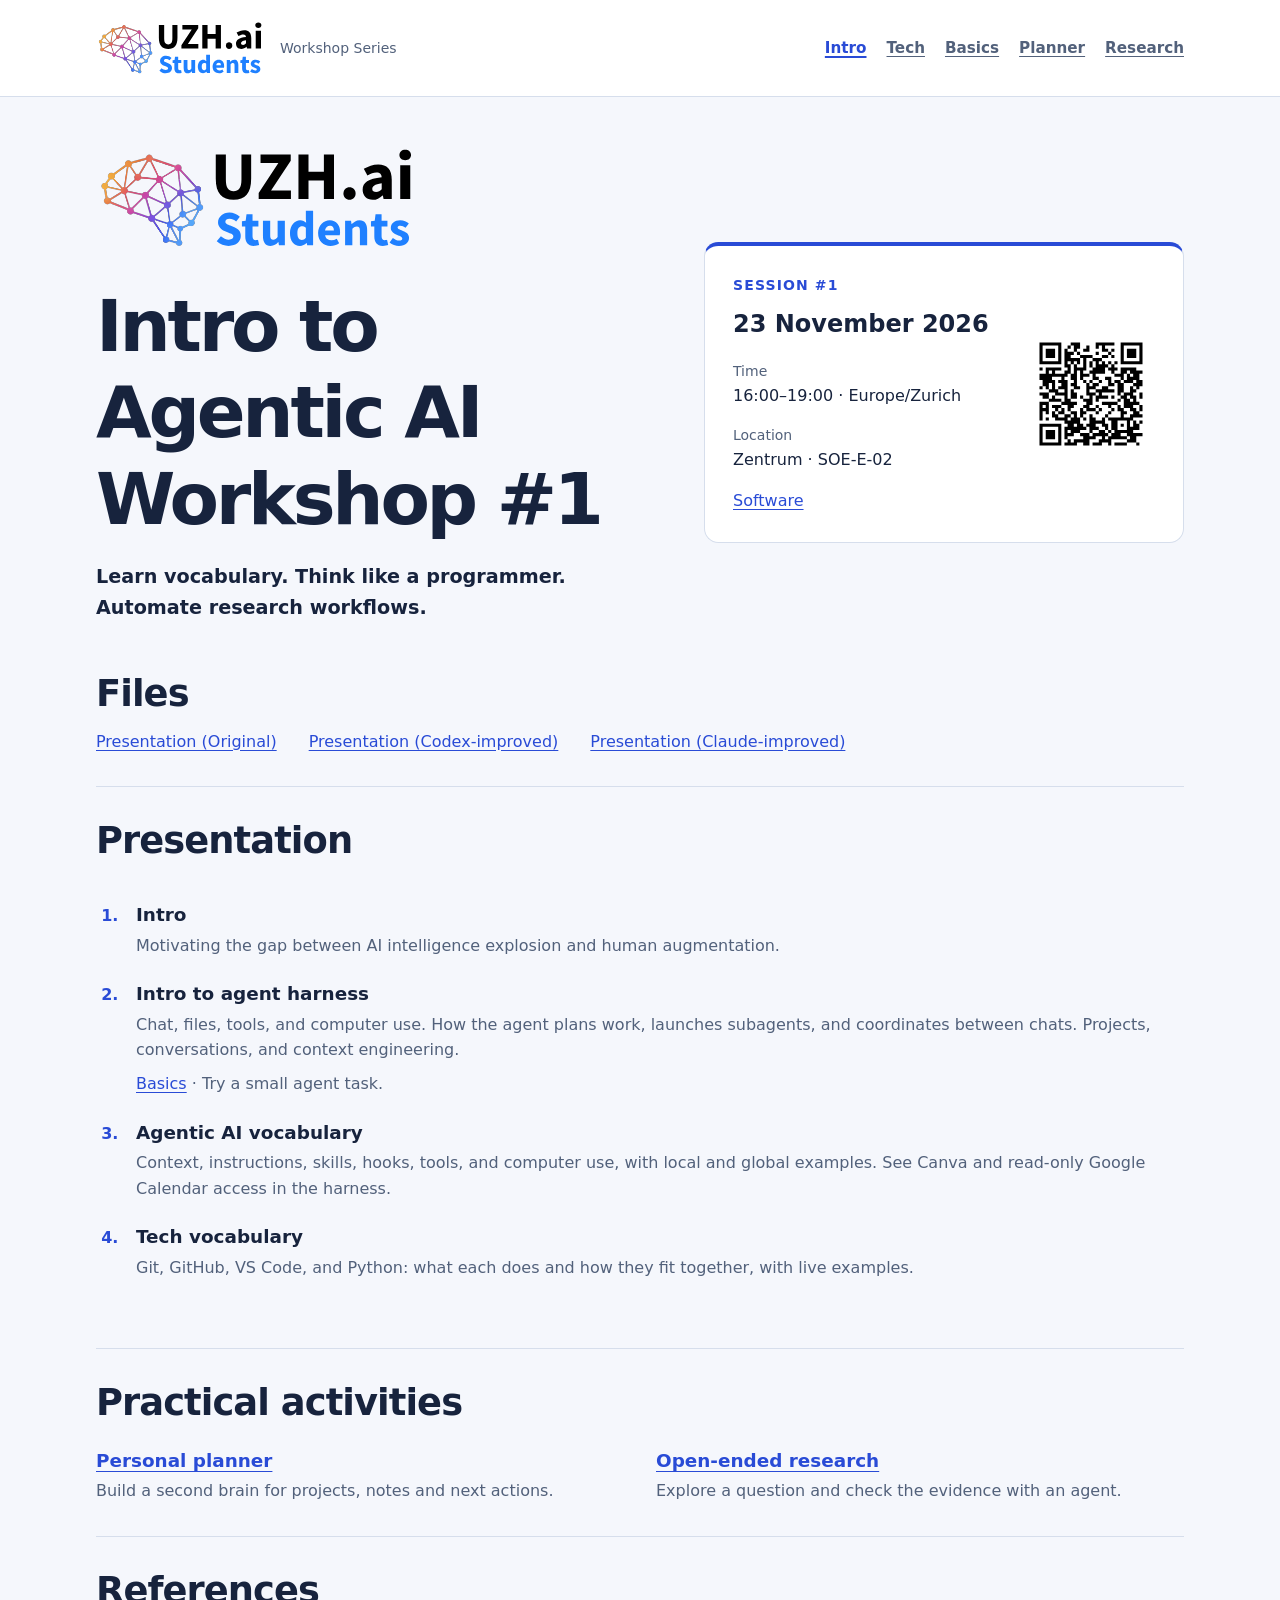
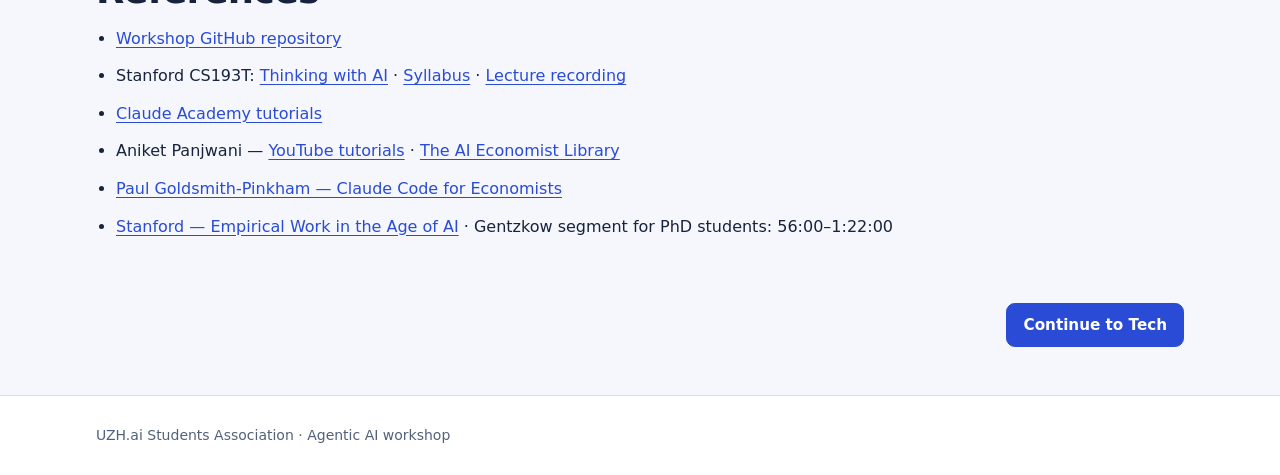
==== commit 8dfd9ac2: "Add Claude-improved presentation download Add a third Files button, "Presentation (Claude-improved)"" ====
--- a/index.html
+++ b/index.html
@@ -47,7 +47,8 @@
         <h2 id="downloads-title">Files</h2>
         <ul class="file-links">
           <li><a href="./site/downloads/intro_agentic_ai.pdf" download>Presentation (Original)</a></li>
-          <li><a href="./site/downloads/intro_agentic_ai_blue.pdf" download>Presentation (AI-improved)</a></li>
+          <li><a href="./site/downloads/intro_agentic_ai_blue.pdf" download>Presentation (Codex-improved)</a></li>
+          <li><a href="./site/downloads/intro_agentic_ai_blue_columns.pdf" download>Presentation (Claude-improved)</a></li>
         </ul>
       </section>
 
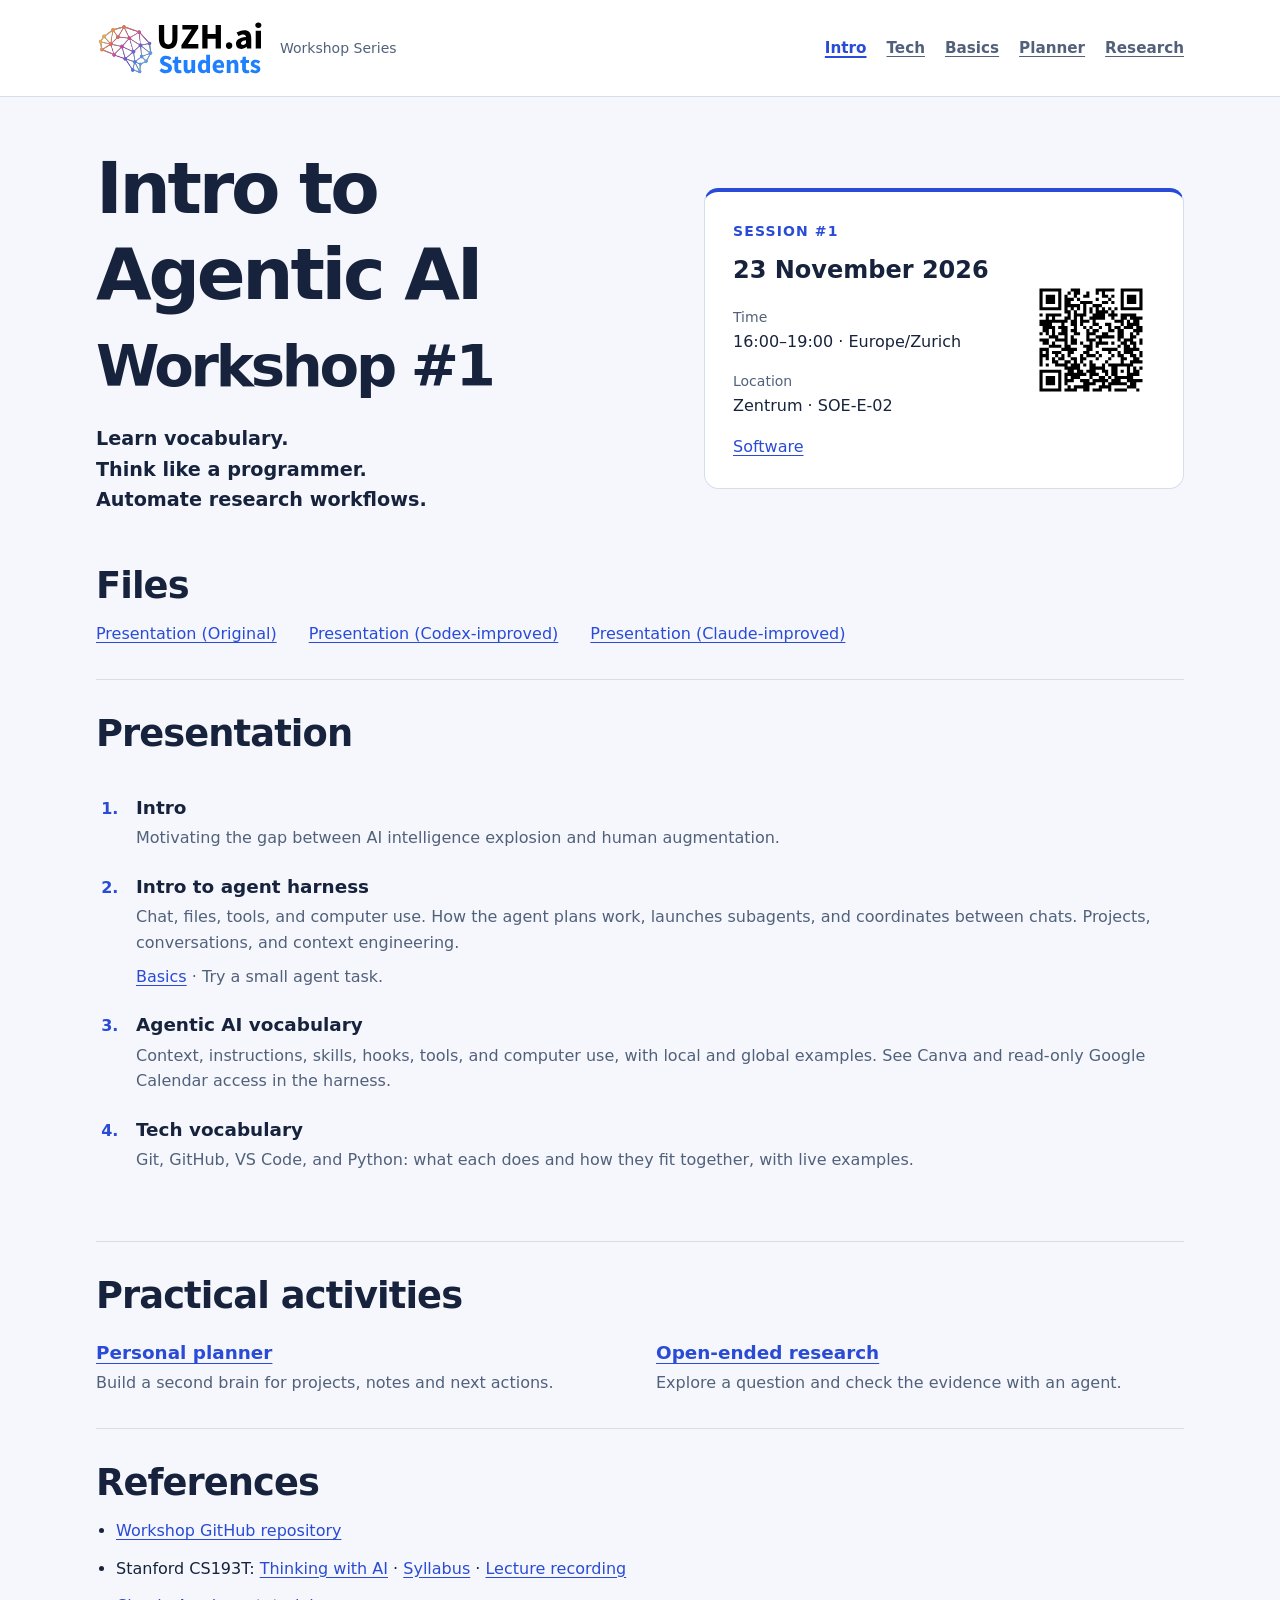
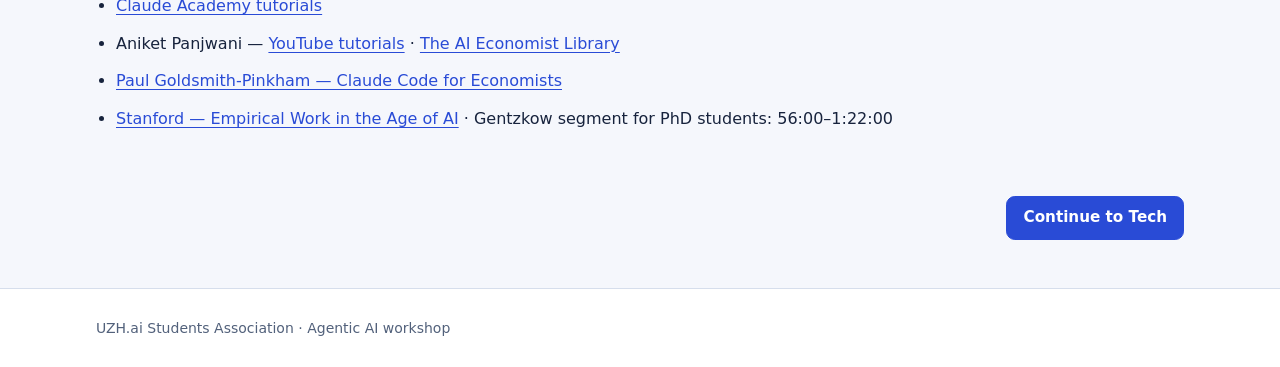
==== commit f5e9d1c9: "Sync final presentations and refine workshop header" ====
--- a/index.html
+++ b/index.html
@@ -25,9 +25,8 @@
     <main id="main" class="container intro-page">
       <section class="hero" aria-labelledby="page-title">
         <div>
-          <img class="intro-logo" src="./site/assets/uzh-ai-students-logo.svg" alt="UZH.ai Students" width="825" height="274">
-          <h1 id="page-title">Intro to Agentic AI<br>Workshop #1</h1>
-          <p class="lead">Learn vocabulary. Think like a programmer. Automate research workflows.</p>
+          <h1 id="page-title">Intro to Agentic AI<br><span class="workshop-number">Workshop #1</span></h1>
+          <p class="lead">Learn vocabulary.<br>Think like a programmer.<br>Automate research workflows.</p>
         </div>
         <aside class="session-card" aria-labelledby="session-title">
           <div>
--- a/site/assets/styles.css
+++ b/site/assets/styles.css
@@ -39,7 +39,7 @@
 nav a { color: var(--muted); font-size: 0.95rem; font-weight: 600; }
 nav a[aria-current="page"] { color: var(--accent); text-decoration-thickness: 0.15em; }
 .hero { display: grid; grid-template-columns: 1.2fr 1fr; align-items: center; gap: 2rem; padding-block: 3rem 1.5rem; }
-.intro-logo { display: block; width: 20rem; max-width: 100%; height: auto; margin-bottom: 2rem; }
+.hero .workshop-number { font-size: 0.8em; }
 .eyebrow { margin-bottom: 0.8rem; color: var(--accent); font-size: 0.875rem; font-weight: 750; letter-spacing: 0.08em; text-transform: uppercase; }
 .lead { font-size: 1.2rem; font-weight: 600; }
 .hero > div > p:not(.eyebrow):not(.lead) { color: var(--muted); }
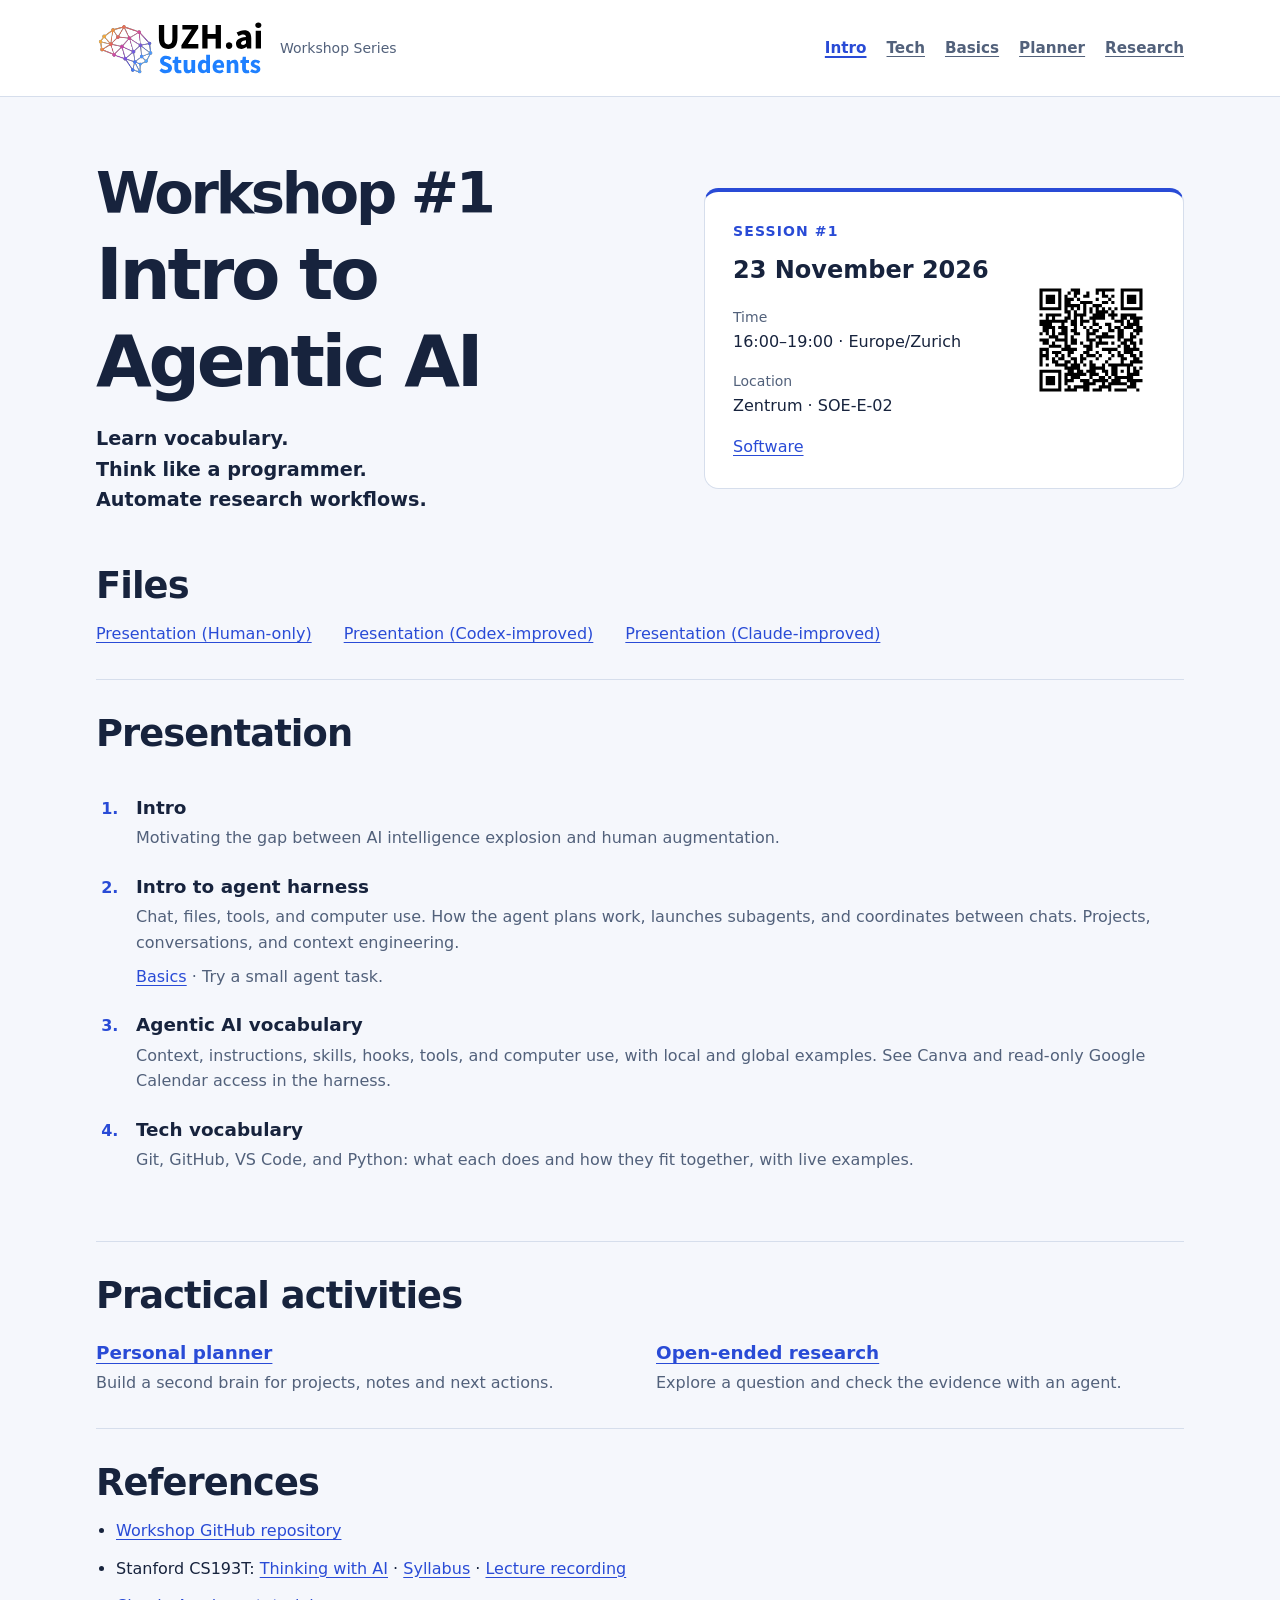
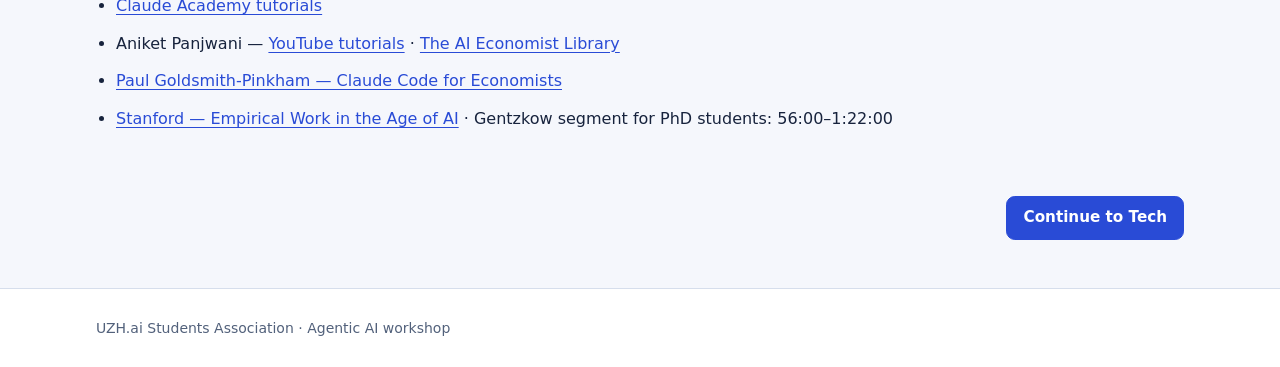
==== commit 236572e7: "update intro" ====
--- a/index.html
+++ b/index.html
@@ -25,7 +25,7 @@
     <main id="main" class="container intro-page">
       <section class="hero" aria-labelledby="page-title">
         <div>
-          <h1 id="page-title">Intro to Agentic AI<br><span class="workshop-number">Workshop #1</span></h1>
+          <h1 id="page-title"><span class="workshop-number">Workshop #1</span><br>Intro to Agentic AI</h1>
           <p class="lead">Learn vocabulary.<br>Think like a programmer.<br>Automate research workflows.</p>
         </div>
         <aside class="session-card" aria-labelledby="session-title">
@@ -45,7 +45,7 @@
       <section id="downloads" class="section" aria-labelledby="downloads-title">
         <h2 id="downloads-title">Files</h2>
         <ul class="file-links">
-          <li><a href="./site/downloads/intro_agentic_ai.pdf" download>Presentation (Original)</a></li>
+          <li><a href="./site/downloads/intro_agentic_ai.pdf" download>Presentation (Human-only)</a></li>
           <li><a href="./site/downloads/intro_agentic_ai_blue.pdf" download>Presentation (Codex-improved)</a></li>
           <li><a href="./site/downloads/intro_agentic_ai_blue_columns.pdf" download>Presentation (Claude-improved)</a></li>
         </ul>
